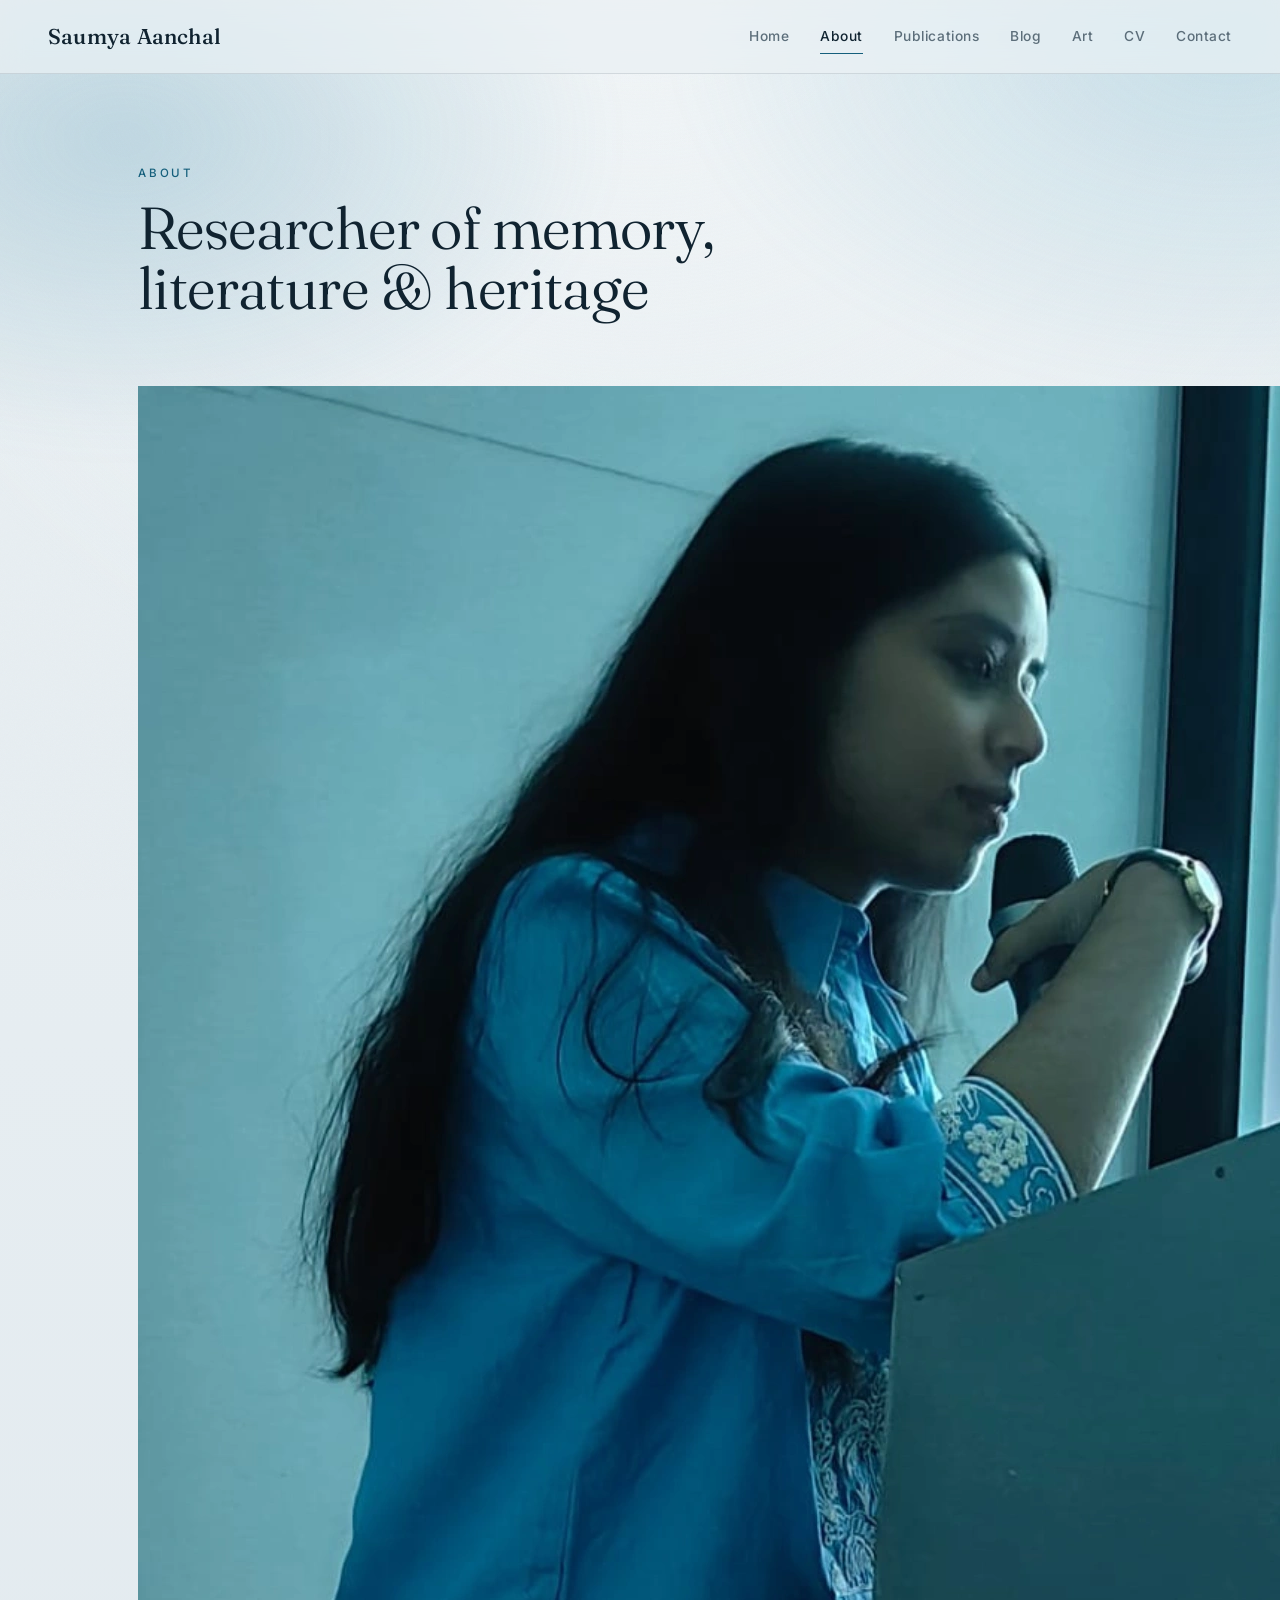
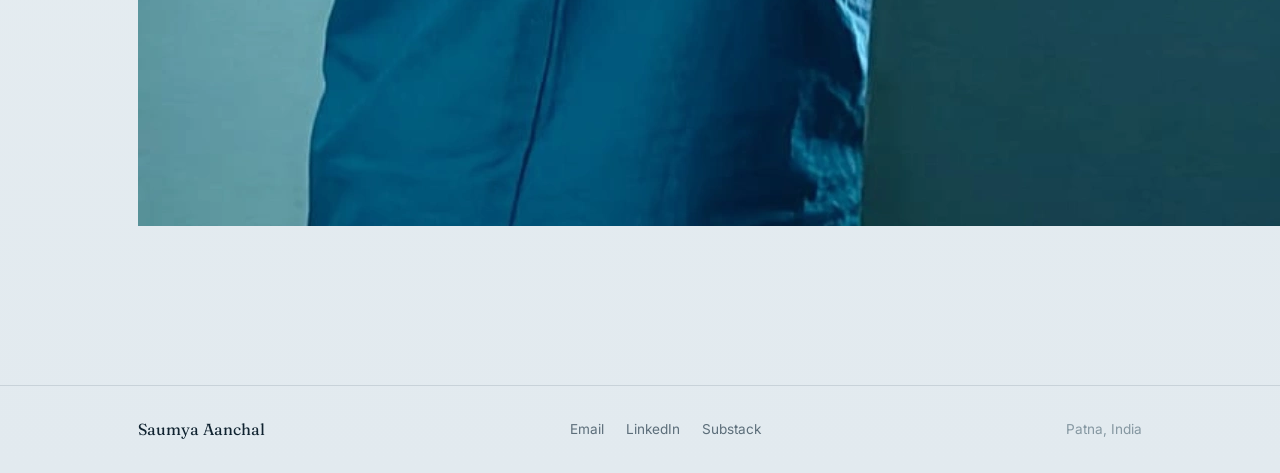
==== about.html @ 98ac23ac "Update about.html" ====
<!DOCTYPE html>
<html lang="en">
<head>
<meta charset="UTF-8">
<meta name="viewport" content="width=device-width, initial-scale=1.0">
<title>About — Saumya Aanchal</title>
<link rel="preconnect" href="https://fonts.googleapis.com">
<link rel="preconnect" href="https://fonts.gstatic.com" crossorigin>
<link href="https://fonts.googleapis.com/css2?family=Fraunces:ital,opsz,wght@0,9..144,300..600;1,9..144,300..500&family=Inter:wght@300;400;500;600&display=swap" rel="stylesheet">
<script>document.documentElement.classList.add("js");addEventListener("load",function(){setTimeout(function(){if(!window.__rev){document.querySelectorAll(".reveal").forEach(function(e){e.classList.add("in");});}},1600);});</script>
<link rel="stylesheet" href="styles.css">
</head>
<body>
<div class="tide" aria-hidden="true"></div>
<div class="grain" aria-hidden="true"></div>

<header class="nav">
    <a class="brand" href="index.html">Saumya Aanchal</a>
    <button class="nav-toggle" aria-label="Menu" aria-expanded="false"><span></span><span></span><span></span></button>
    <nav class="nav-links">
        <a href="index.html">Home</a>
        <a href="about.html" class="active">About</a>
        <a href="publications.html">Publications</a>
        <a href="blog.html">Blog</a>
        <a href="art.html">Art</a>
        <a href="cv.html">CV</a>
        <a href="contact.html">Contact</a>
    </nav>
</header>

<main class="page">
    <div class="page-head reveal">
        <p class="eyebrow">About</p>
        <h1>Researcher of memory,<br>literature &amp; heritage</h1>
    </div>

    <div class="about-grid">
        <!-- Replace the placeholder below with: <img class="portrait" src="portrait.jpg" alt="Saumya Aanchal"> -->
        <div class="portrait reveal">
            <img
                class="portrait-img"
                src="images/portrait.jpg"
                alt="Saumya Aanchal">
        </div>

        <div class="about-body reveal d1">
            <p>Saumya Aanchal is a researcher, writer, and editor based in Patna, India. Her work spans English literary studies, cultural history, and democratic discourse, with a consistent thread of archival and field research into the heritage of Bihar and eastern India.</p>

            <p>She is Assistant Editor at <em>The Review of Democracy</em>, published by the Central European University's Democracy Institute, where she organizes scholarly book panels, produces academic podcasts, and writes on memory politics and populism in contemporary India.</p>

            <p>Alongside this editorial work, she has authored a book on Patna Kalam painting and edited a multidisciplinary volume on Chhath Puja, both for the Indian National Trust for Art and Cultural Heritage (INTACH). Her research also extends to the documentation of the Kaithi script, the historical writing system of Bihar and eastern Uttar Pradesh.</p>

            <p>She holds an M.A. in English Literature from Patna University and qualified in UGC NET (2026) and GATE (2025) in English. She is also a trained classical vocalist, holding a Junior Diploma in Indian Classical Music.</p>
        </div>
    </div>
</main>

<footer class="foot">
    <div class="foot-in">
        <span class="display-name">Saumya Aanchal</span>
        <span class="foot-links">
            <a href="mailto:saumyaaanchal7@gmail.com">Email</a>
            <a href="https://www.linkedin.com/in/saumya-aanchal-7b79551a4/">LinkedIn</a>
            <a href="https://saumyaaanchal.substack.com">Substack</a>
        </span>
        <span class="foot-note">Patna, India</span>
    </div>
</footer>

<script src="main.js" defer></script>
</body>
</html>
---- styles.css ----
/* =========================================================
   Saumya Aanchal — shared design system
   Light premium editorial · sea-blue · "memory of water"
   ========================================================= */

:root{
    --bg:#eaf0f3;
    --bg-2:#e2eaef;
    --surface:#ffffff;

    --ink:#102330;
    --ink-soft:#2b3d49;
    --muted:#5c6e7a;
    --faint:#8597a1;

    --line:rgba(16,40,56,.12);
    --line-strong:rgba(16,40,56,.20);

    --sea:#155f7c;
    --sea-deep:#0b3c52;
    --sea-bright:#2a90b6;
    --sea-wash:rgba(33,124,160,.12);

    --shadow-sm:0 1px 2px rgba(11,40,55,.05), 0 6px 18px rgba(11,40,55,.05);
    --shadow:0 2px 6px rgba(11,40,55,.06), 0 18px 50px rgba(11,40,55,.09);

    --ease:cubic-bezier(.22,.8,.18,1);
    --maxw:1100px;
    --read:680px;
    --nav-h:74px;
}

*{ margin:0; padding:0; box-sizing:border-box; }
html{ -webkit-text-size-adjust:100%; scroll-behavior:smooth; }

body{
    min-height:100svh;
    background:
        radial-gradient(120% 80% at 50% -10%, #f2f6f8, transparent 60%),
        linear-gradient(180deg, var(--bg) 0%, var(--bg-2) 100%);
    color:var(--ink-soft);
    font-family:"Inter", system-ui, sans-serif;
    font-size:17px;
    line-height:1.7;
    -webkit-font-smoothing:antialiased;
    text-rendering:optimizeLegibility;
    overflow-x:hidden;
}

/* ---- ambient water light (signature) ---- */
.tide{
    position:fixed; inset:-22%; z-index:-2; pointer-events:none;
    background:
        radial-gradient(38% 34% at 22% 26%, var(--sea-wash), transparent 70%),
        radial-gradient(42% 38% at 82% 18%, rgba(42,144,182,.10), transparent 72%),
        radial-gradient(48% 44% at 68% 88%, rgba(11,60,82,.08), transparent 72%);
    filter:blur(22px);
    transform:translate3d(var(--px,0px), var(--py,0px), 0);
    will-change:transform;
}
.tide::before{
    content:""; position:absolute; inset:0; background:inherit;
    animation:tide 32s var(--ease) infinite alternate;
}
@keyframes tide{
    from{ transform:translate(-2.5%,-1.5%) scale(1); opacity:.9; }
    to{ transform:translate(2.5%,2.5%) scale(1.1); opacity:1; }
}
.grain{
    position:fixed; inset:0; z-index:-1; pointer-events:none; opacity:.025;
    background-image:url("data:image/svg+xml,%3Csvg xmlns='http://www.w3.org/2000/svg' width='180' height='180'%3E%3Cfilter id='n'%3E%3CfeTurbulence type='fractalNoise' baseFrequency='0.9' numOctaves='3' stitchTiles='stitch'/%3E%3C/filter%3E%3Crect width='100%25' height='100%25' filter='url(%23n)'/%3E%3C/svg%3E");
}

/* ---- typography helpers ---- */
.eyebrow{
    font-size:.72rem; font-weight:500; letter-spacing:.24em;
    text-transform:uppercase; color:var(--sea);
}
.display{ font-family:"Fraunces", Georgia, serif; font-optical-sizing:auto; }

a{ color:var(--sea); text-decoration:none; }

/* =========================================================
   NAV
   ========================================================= */
.nav{
    position:sticky; top:0; z-index:50;
    display:flex; align-items:center; justify-content:space-between;
    height:var(--nav-h); padding:0 clamp(20px,5vw,48px);
    background:rgba(234,240,243,.72);
    backdrop-filter:saturate(140%) blur(14px);
    -webkit-backdrop-filter:saturate(140%) blur(14px);
    border-bottom:1px solid var(--line);
}
.brand{
    font-family:"Fraunces", serif; font-optical-sizing:auto;
    font-size:1.34rem; font-weight:500; letter-spacing:.01em; color:var(--ink);
    transition:color .4s var(--ease);
}
.brand:hover{ color:var(--sea); }

.nav-links{ display:flex; align-items:center; gap:clamp(18px,2.4vw,36px); }
.nav-links a{
    position:relative; font-size:.86rem; font-weight:500; letter-spacing:.04em;
    color:var(--muted); padding:6px 0; transition:color .35s var(--ease);
}
.nav-links a::after{
    content:""; position:absolute; left:0; bottom:0; height:1.5px; width:100%;
    background:var(--sea); transform:scaleX(0); transform-origin:left;
    transition:transform .4s var(--ease);
}
.nav-links a:hover{ color:var(--ink); }
.nav-links a:hover::after{ transform:scaleX(1); }
.nav-links a.active{ color:var(--ink); }
.nav-links a.active::after{ transform:scaleX(1); background:var(--sea); }

.nav-toggle{
    display:none; width:42px; height:42px; border:1px solid var(--line-strong);
    border-radius:999px; background:transparent; cursor:pointer;
    flex-direction:column; align-items:center; justify-content:center; gap:5px;
}
.nav-toggle span{ width:16px; height:1.5px; background:var(--ink); transition:.35s var(--ease); }
.nav-toggle[aria-expanded="true"] span:nth-child(1){ transform:translateY(6.5px) rotate(45deg); }
.nav-toggle[aria-expanded="true"] span:nth-child(2){ opacity:0; }
.nav-toggle[aria-expanded="true"] span:nth-child(3){ transform:translateY(-6.5px) rotate(-45deg); }

@media (max-width:780px){
    .nav-toggle{ display:flex; }
    .nav-links{
        position:fixed; inset:var(--nav-h) 0 auto 0;
        flex-direction:column; align-items:flex-start; gap:0;
        background:rgba(238,243,246,.96);
        backdrop-filter:blur(16px); -webkit-backdrop-filter:blur(16px);
        border-bottom:1px solid var(--line);
        padding:8px clamp(20px,5vw,48px) 20px;
        clip-path:inset(0 0 100% 0); opacity:0; pointer-events:none;
        transition:clip-path .5s var(--ease), opacity .4s var(--ease);
    }
    .nav-links.open{ clip-path:inset(0 0 0 0); opacity:1; pointer-events:auto; }
    .nav-links a{ width:100%; padding:14px 0; border-bottom:1px solid var(--line); font-size:1rem; }
    .nav-links a:last-child{ border-bottom:0; }
    .nav-links a::after{ display:none; }
}

/* =========================================================
   LAYOUT
   ========================================================= */
.page{
    max-width:var(--maxw); margin:0 auto;
    padding:clamp(48px,8vw,90px) clamp(20px,5vw,48px) 40px;
}
.page-head{ margin-bottom:clamp(40px,6vw,68px); }
.page-head h1{
    font-family:"Fraunces", serif; font-optical-sizing:auto;
    font-weight:340; font-size:clamp(2.4rem,6vw,3.7rem);
    line-height:1.02; letter-spacing:-.01em; color:var(--ink); margin-top:14px;
}
.page-head .lead{
    max-width:var(--read); margin-top:18px; color:var(--muted); font-size:1.05rem;
}
.rule{ height:1px; background:var(--line); border:0; margin:0 0 clamp(28px,4vw,44px); }

/* =========================================================
   BUTTONS
   ========================================================= */
.btn, .btn-ghost{
    display:inline-flex; align-items:center; gap:10px;
    font-family:"Inter",sans-serif; font-size:.84rem; font-weight:500; letter-spacing:.06em;
    text-transform:uppercase; padding:14px 26px; border-radius:999px;
    transition:transform .4s var(--ease), box-shadow .4s var(--ease), background .4s var(--ease), color .4s var(--ease), border-color .4s var(--ease);
    cursor:pointer;
}
.btn{ background:var(--sea); color:#fff; border:1px solid var(--sea); box-shadow:var(--shadow-sm); }
.btn:hover{ background:var(--sea-deep); border-color:var(--sea-deep); transform:translateY(-2px); box-shadow:var(--shadow); }
.btn-ghost{ background:transparent; color:var(--sea); border:1px solid var(--line-strong); }
.btn-ghost:hover{ border-color:var(--sea); color:var(--sea-deep); transform:translateY(-2px); }

/* =========================================================
   HOME / HERO
   ========================================================= */
.hero{
    min-height:calc(100svh - var(--nav-h));
    display:flex; align-items:center; justify-content:center;
    padding:clamp(40px,8vh,90px) clamp(20px,5vw,48px); text-align:center;
}
.hero-in{ max-width:760px; }
.hero h1{
    font-family:"Fraunces", serif; font-optical-sizing:auto;
    font-weight:360; font-size:clamp(3rem,9vw,6.2rem); line-height:.98;
    letter-spacing:-.015em; color:var(--ink);
}
@supports ((-webkit-background-clip:text) or (background-clip:text)){
    .hero h1{
        background:linear-gradient(180deg, var(--ink) 0%, var(--sea-deep) 70%, var(--sea) 100%);
        -webkit-background-clip:text; background-clip:text;
        color:transparent; -webkit-text-fill-color:transparent;
    }
}
.hero .roles{
    margin-top:24px; font-family:"Fraunces",serif; font-style:italic; font-weight:340;
    font-size:clamp(1.2rem,3vw,1.7rem); color:var(--sea);
}
.hero .tagline{
    margin:22px auto 0; max-width:30ch; color:var(--muted); font-size:1.02rem; line-height:1.7;
}
.hero .cta{ margin-top:42px; display:flex; gap:16px; justify-content:center; flex-wrap:wrap; }

/* =========================================================
   ABOUT
   ========================================================= */
.about-grid{
    display:grid; grid-template-columns:300px 1fr; gap:clamp(32px,5vw,64px);
    align-items:start;
}
.portrait{ position:sticky; top:calc(var(--nav-h) + 32px); }
.about-body p{ max-width:var(--read); margin-bottom:1.25em; color:var(--ink-soft); }
.about-body p:last-child{ margin-bottom:0; }
.about-body .accent{ color:var(--sea); font-style:italic; font-family:"Fraunces",serif; }
@media (max-width:760px){
    .about-grid{ grid-template-columns:1fr; gap:28px; }
    .portrait{ position:static; max-width:280px; }
}

/* image placeholder */
.ph{
    position:relative; border-radius:14px; overflow:hidden;
    background:
        linear-gradient(135deg, rgba(42,144,182,.16), rgba(11,60,82,.10)),
        var(--surface);
    border:1px solid var(--line); box-shadow:var(--shadow-sm);
    display:flex; align-items:center; justify-content:center;
}
.ph::after{
    content:attr(data-label); position:absolute;
    font-family:"Inter",sans-serif; font-size:.7rem; letter-spacing:.18em;
    text-transform:uppercase; color:var(--sea);
}
.ph.portrait-ph{ aspect-ratio:4/5; }
.ph.cover-ph{ aspect-ratio:3/4.2; }
.ph.art-ph{ aspect-ratio:4/3; }

/* =========================================================
   PUBLICATIONS — tabs + entries
   ========================================================= */
.tabs{
    display:flex; flex-wrap:wrap; gap:6px; margin-bottom:clamp(30px,4vw,46px);
    border-bottom:1px solid var(--line); padding-bottom:0;
}
.tab{
    position:relative; background:transparent; border:0; cursor:pointer;
    font-family:"Inter",sans-serif; font-size:.82rem; font-weight:500; letter-spacing:.05em;
    color:var(--muted); padding:12px 16px 16px; transition:color .35s var(--ease);
}
.tab::after{
    content:""; position:absolute; left:16px; right:16px; bottom:-1px; height:2px;
    background:var(--sea); transform:scaleX(0); transform-origin:center;
    transition:transform .4s var(--ease);
}
.tab:hover{ color:var(--ink); }
.tab.active{ color:var(--ink); }
.tab.active::after{ transform:scaleX(1); }

.panel{ display:none; animation:fadeUp .5s var(--ease) both; }
.panel.active{ display:block; }
@keyframes fadeUp{ from{ opacity:0; transform:translateY(10px); } to{ opacity:1; transform:none; } }

/* generic entry list */
.entry{
    display:grid; grid-template-columns:auto 1fr; gap:clamp(16px,3vw,30px);
    padding:26px 0; border-bottom:1px solid var(--line);
}
.entry:last-child{ border-bottom:0; }
.entry .idx{
    font-family:"Fraunces",serif; font-style:italic; font-size:1.05rem;
    color:var(--sea); padding-top:2px; min-width:2.2ch;
}
.entry h3{
    font-family:"Fraunces",serif; font-optical-sizing:auto; font-weight:420;
    font-size:1.32rem; line-height:1.25; color:var(--ink); letter-spacing:-.005em;
}
.entry .meta{ margin-top:8px; color:var(--muted); font-size:.95rem; }
.entry .meta em{ font-style:italic; }
.entry .role-tag{
    display:inline-block; margin-bottom:8px; font-size:.68rem; letter-spacing:.16em;
    text-transform:uppercase; color:var(--sea);
    border:1px solid var(--line-strong); border-radius:999px; padding:3px 10px;
}
.entry p.desc{ margin-top:12px; color:var(--ink-soft); max-width:62ch; }
.entry .ext{
    display:inline-flex; align-items:center; gap:7px; margin-top:14px;
    font-size:.86rem; font-weight:500; color:var(--sea);
}
.entry .ext:hover{ color:var(--sea-deep); }
.entry .ext span{ transition:transform .35s var(--ease); }
.entry .ext:hover span{ transform:translateX(3px); }

/* see-more inline expand */
.see-more{
    margin-top:14px; background:none; border:0; cursor:pointer; padding:0;
    font-family:"Inter",sans-serif; font-size:.84rem; font-weight:500; letter-spacing:.04em;
    color:var(--sea); display:inline-flex; align-items:center; gap:8px;
}
.see-more .chev{ transition:transform .4s var(--ease); display:inline-block; }
.entry.open .see-more .chev{ transform:rotate(90deg); }
.more{
    display:grid; grid-template-rows:0fr;
    transition:grid-template-rows .5s var(--ease), opacity .45s var(--ease), margin .5s var(--ease);
    opacity:0; margin-top:0;
}
.more>div{ overflow:hidden; }
.entry.open .more{ grid-template-rows:1fr; opacity:1; margin-top:16px; }
.more h4{
    font-size:.72rem; letter-spacing:.2em; text-transform:uppercase;
    color:var(--sea); margin-bottom:8px; font-weight:600;
}
.more p{ color:var(--ink-soft); max-width:64ch; }
.more .full-meta{ margin-top:14px; color:var(--muted); font-size:.92rem; }

/* books grid */
.books{ display:grid; grid-template-columns:repeat(auto-fill, minmax(280px,1fr)); gap:clamp(28px,4vw,44px); }
.book{ display:grid; grid-template-columns:120px 1fr; gap:24px; align-items:start; }
.book .cover-ph{ width:120px; }
.book h3{
    font-family:"Fraunces",serif; font-optical-sizing:auto; font-weight:420;
    font-size:1.3rem; line-height:1.25; color:var(--ink);
}
.book .role-tag{
    display:inline-block; margin-bottom:10px; font-size:.66rem; letter-spacing:.16em;
    text-transform:uppercase; color:var(--sea);
    border:1px solid var(--line-strong); border-radius:999px; padding:3px 10px;
}
.book .meta{ margin-top:8px; color:var(--muted); font-size:.92rem; }
.book p.desc{ margin-top:12px; color:var(--ink-soft); font-size:.97rem; }
@media (max-width:520px){ .book{ grid-template-columns:96px 1fr; gap:18px; } .book .cover-ph{ width:96px; } }

/* =========================================================
   ART
   ========================================================= */
.art-grid{ display:grid; grid-template-columns:repeat(auto-fit, minmax(300px,1fr)); gap:clamp(28px,4vw,48px); }
.art-piece h3{
    font-family:"Fraunces",serif; font-optical-sizing:auto; font-weight:420;
    font-size:1.22rem; color:var(--ink); margin-top:18px;
}
.art-piece .meta{ margin-top:6px; color:var(--muted); font-size:.92rem; }
.art-piece p{ margin-top:10px; color:var(--ink-soft); font-size:.97rem; }
.note{ margin-top:clamp(36px,5vw,56px); color:var(--faint); font-style:italic; font-family:"Fraunces",serif; }

/* =========================================================
   BLOG
   ========================================================= */
.blog-list{ display:grid; gap:4px; }
.post{
    display:block; padding:24px 0; border-bottom:1px solid var(--line);
    transition:padding-left .4s var(--ease);
}
.post:hover{ padding-left:10px; }
.post .date{ font-size:.78rem; letter-spacing:.12em; text-transform:uppercase; color:var(--sea); }
.post h3{
    font-family:"Fraunces",serif; font-optical-sizing:auto; font-weight:420;
    font-size:1.3rem; color:var(--ink); margin-top:8px;
}
.post p{ margin-top:8px; color:var(--muted); font-size:.96rem; max-width:64ch; }

/* =========================================================
   CV
   ========================================================= */
.cv-card{
    background:var(--surface); border:1px solid var(--line); border-radius:18px;
    padding:clamp(28px,5vw,48px); box-shadow:var(--shadow); max-width:var(--read);
}
.cv-card h2{ font-family:"Fraunces",serif; font-weight:420; font-size:1.5rem; color:var(--ink); }
.cv-card p{ margin-top:12px; color:var(--muted); }
.cv-card .btn{ margin-top:24px; }
.cv-summary{ margin-top:clamp(40px,6vw,64px); display:grid; gap:30px; max-width:var(--read); }
.cv-block h3{ font-size:.72rem; letter-spacing:.2em; text-transform:uppercase; color:var(--sea); margin-bottom:14px; }
.cv-item{ display:flex; justify-content:space-between; gap:20px; padding:10px 0; border-bottom:1px solid var(--line); }
.cv-item:last-child{ border-bottom:0; }
.cv-item .what{ color:var(--ink); }
.cv-item .what span{ display:block; color:var(--muted); font-size:.9rem; }
.cv-item .when{ color:var(--faint); font-size:.86rem; white-space:nowrap; padding-top:2px; }

/* =========================================================
   CONTACT
   ========================================================= */
.contact-list{ max-width:var(--read); }
.contact-row{
    display:flex; justify-content:space-between; align-items:baseline; gap:20px;
    padding:22px 0; border-bottom:1px solid var(--line);
}
.contact-row .label{ font-size:.72rem; letter-spacing:.2em; text-transform:uppercase; color:var(--sea); }
.contact-row a, .contact-row span.value{
    font-family:"Fraunces",serif; font-size:1.2rem; color:var(--ink);
    position:relative;
}
.contact-row a{ transition:color .35s var(--ease); }
.contact-row a:hover{ color:var(--sea); }

/* =========================================================
   FOOTER
   ========================================================= */
.foot{ border-top:1px solid var(--line); margin-top:clamp(60px,9vw,110px); }
.foot-in{
    max-width:var(--maxw); margin:0 auto; padding:30px clamp(20px,5vw,48px);
    display:flex; flex-wrap:wrap; gap:16px 28px; align-items:center; justify-content:space-between;
    font-size:.85rem; color:var(--muted);
}
.foot-in .display-name{ font-family:"Fraunces",serif; font-size:1rem; color:var(--ink); }
.foot-links{ display:flex; gap:22px; }
.foot-links a{ color:var(--muted); transition:color .35s var(--ease); }
.foot-links a:hover{ color:var(--sea); }
.foot-note{ color:var(--faint); }

/* =========================================================
   REVEAL + MOTION
   ========================================================= */
.reveal{ opacity:1; transform:none; }
.js .reveal{ opacity:0; transform:translateY(22px); transition:opacity 1s var(--ease), transform 1s var(--ease); }
.reveal.in{ opacity:1; transform:none; }
.reveal.d1{ transition-delay:.08s; }
.reveal.d2{ transition-delay:.16s; }
.reveal.d3{ transition-delay:.24s; }
.reveal.d4{ transition-delay:.32s; }

@media (prefers-reduced-motion: reduce){
    html{ scroll-behavior:auto; }
    .tide,.tide::before{ animation:none !important; transform:none !important; }
    .reveal{ opacity:1 !important; transform:none !important; transition:none !important; }
    .panel{ animation:none !important; }
    *{ scroll-behavior:auto !important; }
}
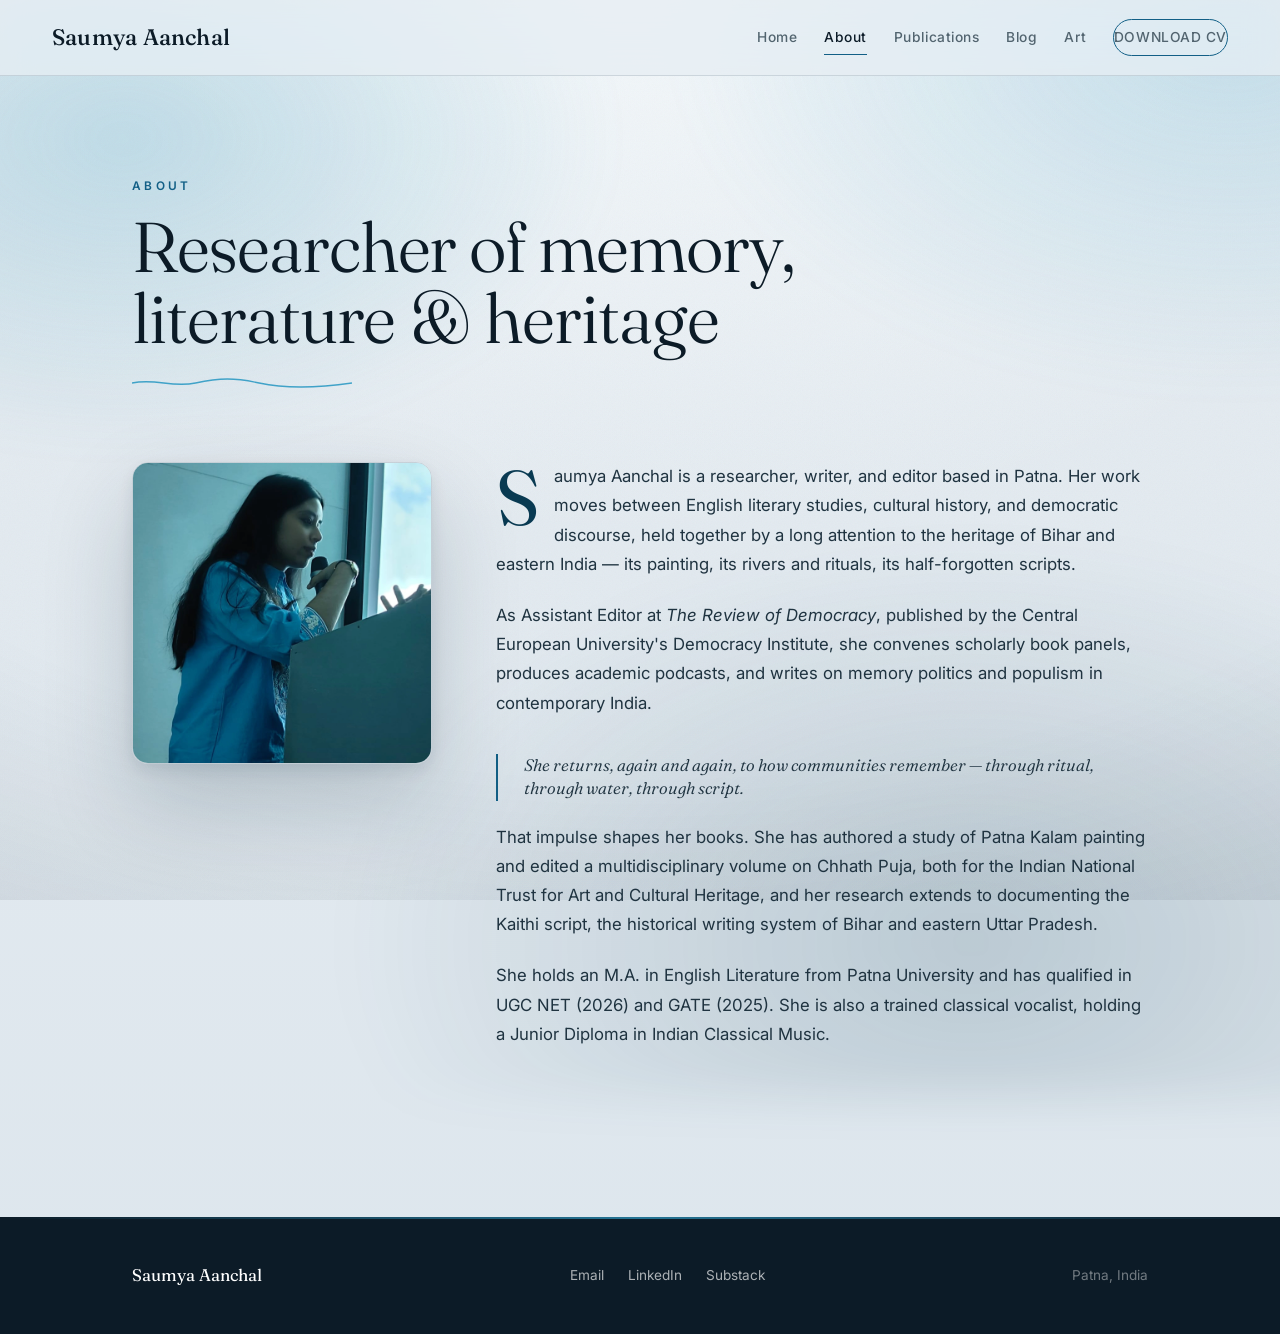
==== commit 51bea1cd: "Add files via upload" ====
--- a/about.html
+++ b/about.html
@@ -23,8 +23,7 @@
         <a href="publications.html">Publications</a>
         <a href="blog.html">Blog</a>
         <a href="art.html">Art</a>
-        <a href="cv.html">CV</a>
-        <a href="contact.html">Contact</a>
+        <a href="Saumya-Aanchal-CV.pdf" class="nav-cta" download>Download CV</a>
     </nav>
 </header>
 
@@ -32,25 +31,24 @@
     <div class="page-head reveal">
         <p class="eyebrow">About</p>
         <h1>Researcher of memory,<br>literature &amp; heritage</h1>
+        <svg class="riverline" viewBox="0 0 360 16" preserveAspectRatio="none" aria-hidden="true"><path d="M0,8 C40,2 64,14 104,8 S168,2 208,8 S300,14 360,8" fill="none" stroke="currentColor" stroke-width="1.4" vector-effect="non-scaling-stroke"/></svg>
     </div>
 
     <div class="about-grid">
-        <!-- Replace the placeholder below with: <img class="portrait" src="portrait.jpg" alt="Saumya Aanchal"> -->
         <div class="portrait reveal">
-            <img
-                class="portrait-img"
-                src="images/portrait.jpg"
-                alt="Saumya Aanchal">
+            <img class="portrait-img" src="images/portrait.jpg" alt="Saumya Aanchal">
         </div>
 
         <div class="about-body reveal d1">
-            <p>Saumya Aanchal is a researcher, writer, and editor based in Patna, India. Her work spans English literary studies, cultural history, and democratic discourse, with a consistent thread of archival and field research into the heritage of Bihar and eastern India.</p>
+            <p>Saumya Aanchal is a researcher, writer, and editor based in Patna. Her work moves between English literary studies, cultural history, and democratic discourse, held together by a long attention to the heritage of Bihar and eastern India &mdash; its painting, its rivers and rituals, its half-forgotten scripts.</p>
 
-            <p>She is Assistant Editor at <em>The Review of Democracy</em>, published by the Central European University's Democracy Institute, where she organizes scholarly book panels, produces academic podcasts, and writes on memory politics and populism in contemporary India.</p>
+            <p>As Assistant Editor at <em>The Review of Democracy</em>, published by the Central European University's Democracy Institute, she convenes scholarly book panels, produces academic podcasts, and writes on memory politics and populism in contemporary India.</p>
 
-            <p>Alongside this editorial work, she has authored a book on Patna Kalam painting and edited a multidisciplinary volume on Chhath Puja, both for the Indian National Trust for Art and Cultural Heritage (INTACH). Her research also extends to the documentation of the Kaithi script, the historical writing system of Bihar and eastern Uttar Pradesh.</p>
+            <p class="pull">She returns, again and again, to how communities remember &mdash; through ritual, through water, through script.</p>
 
-            <p>She holds an M.A. in English Literature from Patna University and qualified in UGC NET (2026) and GATE (2025) in English. She is also a trained classical vocalist, holding a Junior Diploma in Indian Classical Music.</p>
+            <p>That impulse shapes her books. She has authored a study of Patna Kalam painting and edited a multidisciplinary volume on Chhath Puja, both for the Indian National Trust for Art and Cultural Heritage, and her research extends to documenting the Kaithi script, the historical writing system of Bihar and eastern Uttar Pradesh.</p>
+
+            <p>She holds an M.A. in English Literature from Patna University and has qualified in UGC NET (2026) and GATE (2025). She is also a trained classical vocalist, holding a Junior Diploma in Indian Classical Music.</p>
         </div>
     </div>
 </main>
@@ -60,8 +58,8 @@
         <span class="display-name">Saumya Aanchal</span>
         <span class="foot-links">
             <a href="mailto:saumyaaanchal7@gmail.com">Email</a>
-            <a href="https://www.linkedin.com/in/saumya-aanchal-7b79551a4/">LinkedIn</a>
-            <a href="https://saumyaaanchal.substack.com">Substack</a>
+            <a href="https://www.linkedin.com/in/saumya-aanchal-7b79551a4/" target="_blank" rel="noopener">LinkedIn</a>
+            <a href="https://saumyaaanchal.substack.com" target="_blank" rel="noopener">Substack</a>
         </span>
         <span class="foot-note">Patna, India</span>
     </div>
--- a/styles.css
+++ b/styles.css
@@ -1,33 +1,36 @@
 /* =========================================================
-   Saumya Aanchal — shared design system
-   Light premium editorial · sea-blue · "memory of water"
+   Saumya Aanchal — design system (rich edition)
+   Premium blue · editorial · researcher / journal / gallery
    ========================================================= */
 
 :root{
-    --bg:#eaf0f3;
-    --bg-2:#e2eaef;
+    --bg:#e7edf2;
+    --bg-2:#dde6ed;
     --surface:#ffffff;
-
-    --ink:#102330;
-    --ink-soft:#2b3d49;
-    --muted:#5c6e7a;
-    --faint:#8597a1;
-
-    --line:rgba(16,40,56,.12);
-    --line-strong:rgba(16,40,56,.20);
-
-    --sea:#155f7c;
-    --sea-deep:#0b3c52;
-    --sea-bright:#2a90b6;
-    --sea-wash:rgba(33,124,160,.12);
-
-    --shadow-sm:0 1px 2px rgba(11,40,55,.05), 0 6px 18px rgba(11,40,55,.05);
-    --shadow:0 2px 6px rgba(11,40,55,.06), 0 18px 50px rgba(11,40,55,.09);
+    --surface-blue:#eef4fa;
+
+    --ink:#0c1b27;
+    --ink-soft:#1f3340;
+    --muted:#52646f;
+    --faint:#8294a0;
+
+    --line:rgba(12,38,55,.13);
+    --line-strong:rgba(12,38,55,.22);
+
+    --sea:#125f86;
+    --sea-deep:#093a52;
+    --sea-bright:#2f9bc4;
+    --sea-wash:rgba(38,148,184,.12);
+    --gold:#b98a44; /* warm secondary used sparingly for richness */
+
+    --shadow-sm:0 1px 2px rgba(9,38,55,.06), 0 8px 22px rgba(9,38,55,.07);
+    --shadow:0 2px 10px rgba(9,38,55,.08), 0 26px 60px rgba(9,38,55,.13);
+    --shadow-lg:0 6px 16px rgba(9,38,55,.10), 0 40px 90px rgba(9,38,55,.20);
 
     --ease:cubic-bezier(.22,.8,.18,1);
-    --maxw:1100px;
-    --read:680px;
-    --nav-h:74px;
+    --maxw:1120px;
+    --read:660px;
+    --nav-h:76px;
 }
 
 *{ margin:0; padding:0; box-sizing:border-box; }
@@ -36,49 +39,48 @@
 body{
     min-height:100svh;
     background:
-        radial-gradient(120% 80% at 50% -10%, #f2f6f8, transparent 60%),
+        radial-gradient(130% 90% at 50% -12%, #f6fafc, transparent 58%),
         linear-gradient(180deg, var(--bg) 0%, var(--bg-2) 100%);
     color:var(--ink-soft);
     font-family:"Inter", system-ui, sans-serif;
-    font-size:17px;
-    line-height:1.7;
-    -webkit-font-smoothing:antialiased;
-    text-rendering:optimizeLegibility;
+    font-size:17px; line-height:1.74;
+    -webkit-font-smoothing:antialiased; text-rendering:optimizeLegibility;
     overflow-x:hidden;
 }
-
-/* ---- ambient water light (signature) ---- */
+/* depth: soft edge vignette */
+body::after{
+    content:""; position:fixed; inset:0; z-index:-1; pointer-events:none;
+    background:radial-gradient(125% 100% at 50% 28%, transparent 58%, rgba(9,30,46,.12) 100%);
+}
+img{ display:block; max-width:100%; }
+
+/* ambient water light */
 .tide{
     position:fixed; inset:-22%; z-index:-2; pointer-events:none;
     background:
         radial-gradient(38% 34% at 22% 26%, var(--sea-wash), transparent 70%),
-        radial-gradient(42% 38% at 82% 18%, rgba(42,144,182,.10), transparent 72%),
-        radial-gradient(48% 44% at 68% 88%, rgba(11,60,82,.08), transparent 72%);
+        radial-gradient(42% 38% at 82% 18%, rgba(47,155,196,.11), transparent 72%),
+        radial-gradient(48% 44% at 68% 88%, rgba(9,58,82,.09), transparent 72%);
     filter:blur(22px);
-    transform:translate3d(var(--px,0px), var(--py,0px), 0);
-    will-change:transform;
-}
-.tide::before{
-    content:""; position:absolute; inset:0; background:inherit;
-    animation:tide 32s var(--ease) infinite alternate;
-}
-@keyframes tide{
-    from{ transform:translate(-2.5%,-1.5%) scale(1); opacity:.9; }
-    to{ transform:translate(2.5%,2.5%) scale(1.1); opacity:1; }
-}
+    transform:translate3d(var(--px,0px), var(--py,0px), 0); will-change:transform;
+}
+.tide::before{ content:""; position:absolute; inset:0; background:inherit; animation:tide 34s var(--ease) infinite alternate; }
+@keyframes tide{ from{ transform:translate(-2.5%,-1.5%) scale(1); opacity:.9; } to{ transform:translate(2.5%,2.5%) scale(1.1); opacity:1; } }
 .grain{
-    position:fixed; inset:0; z-index:-1; pointer-events:none; opacity:.025;
-    background-image:url("data:image/svg+xml,%3Csvg xmlns='http://www.w3.org/2000/svg' width='180' height='180'%3E%3Cfilter id='n'%3E%3CfeTurbulence type='fractalNoise' baseFrequency='0.9' numOctaves='3' stitchTiles='stitch'/%3E%3C/filter%3E%3Crect width='100%25' height='100%25' filter='url(%23n)'/%3E%3C/svg%3E");
-}
-
-/* ---- typography helpers ---- */
-.eyebrow{
-    font-size:.72rem; font-weight:500; letter-spacing:.24em;
-    text-transform:uppercase; color:var(--sea);
-}
+    position:fixed; inset:0; z-index:-1; pointer-events:none; opacity:.04;
+    background-image:url("data:image/svg+xml,%3Csvg xmlns='http://www.w3.org/2000/svg' width='200' height='200'%3E%3Cfilter id='n'%3E%3CfeTurbulence type='fractalNoise' baseFrequency='0.85' numOctaves='3' stitchTiles='stitch'/%3E%3C/filter%3E%3Crect width='100%25' height='100%25' filter='url(%23n)'/%3E%3C/svg%3E");
+}
+
+/* helpers */
+.eyebrow{ font-size:.74rem; font-weight:600; letter-spacing:.28em; text-transform:uppercase; color:var(--sea); }
 .display{ font-family:"Fraunces", Georgia, serif; font-optical-sizing:auto; }
-
 a{ color:var(--sea); text-decoration:none; }
+
+/* river-line signature */
+.riverline{ display:block; width:clamp(120px,22vw,220px); height:14px; color:var(--sea-bright); margin-top:22px; opacity:.9; }
+.riverline.center{ margin-left:auto; margin-right:auto; }
+.riverline path{ stroke-dasharray:420; stroke-dashoffset:420; animation:draw-river 1.8s var(--ease) .3s forwards; }
+@keyframes draw-river{ to{ stroke-dashoffset:0; } }
 
 /* =========================================================
    NAV
@@ -86,89 +88,67 @@
 .nav{
     position:sticky; top:0; z-index:50;
     display:flex; align-items:center; justify-content:space-between;
-    height:var(--nav-h); padding:0 clamp(20px,5vw,48px);
-    background:rgba(234,240,243,.72);
-    backdrop-filter:saturate(140%) blur(14px);
-    -webkit-backdrop-filter:saturate(140%) blur(14px);
+    height:var(--nav-h); padding:0 clamp(20px,5vw,52px);
+    background:rgba(231,237,242,.78);
+    backdrop-filter:saturate(150%) blur(16px); -webkit-backdrop-filter:saturate(150%) blur(16px);
     border-bottom:1px solid var(--line);
 }
-.brand{
-    font-family:"Fraunces", serif; font-optical-sizing:auto;
-    font-size:1.34rem; font-weight:500; letter-spacing:.01em; color:var(--ink);
-    transition:color .4s var(--ease);
-}
+.brand{ font-family:"Fraunces",serif; font-optical-sizing:auto; font-size:1.4rem; font-weight:500; letter-spacing:.01em; color:var(--ink); transition:color .4s var(--ease); }
 .brand:hover{ color:var(--sea); }
-
-.nav-links{ display:flex; align-items:center; gap:clamp(18px,2.4vw,36px); }
-.nav-links a{
-    position:relative; font-size:.86rem; font-weight:500; letter-spacing:.04em;
-    color:var(--muted); padding:6px 0; transition:color .35s var(--ease);
-}
-.nav-links a::after{
-    content:""; position:absolute; left:0; bottom:0; height:1.5px; width:100%;
-    background:var(--sea); transform:scaleX(0); transform-origin:left;
-    transition:transform .4s var(--ease);
-}
-.nav-links a:hover{ color:var(--ink); }
-.nav-links a:hover::after{ transform:scaleX(1); }
+.nav-links{ display:flex; align-items:center; gap:clamp(16px,2.1vw,32px); }
+.nav-links a{ position:relative; font-size:.86rem; font-weight:500; letter-spacing:.04em; color:var(--muted); padding:6px 0; transition:color .35s var(--ease); }
+.nav-links a:not(.nav-cta)::after{ content:""; position:absolute; left:0; bottom:0; height:1.5px; width:100%; background:var(--sea); transform:scaleX(0); transform-origin:left; transition:transform .4s var(--ease); }
+.nav-links a:not(.nav-cta):hover{ color:var(--ink); }
+.nav-links a:not(.nav-cta):hover::after{ transform:scaleX(1); }
 .nav-links a.active{ color:var(--ink); }
-.nav-links a.active::after{ transform:scaleX(1); background:var(--sea); }
-
-.nav-toggle{
-    display:none; width:42px; height:42px; border:1px solid var(--line-strong);
-    border-radius:999px; background:transparent; cursor:pointer;
-    flex-direction:column; align-items:center; justify-content:center; gap:5px;
-}
+.nav-links a.active:not(.nav-cta)::after{ transform:scaleX(1); }
+.nav-cta{
+    border:1px solid var(--sea); color:var(--sea); padding:9px 18px; border-radius:999px;
+    font-size:.78rem; font-weight:600; letter-spacing:.08em; text-transform:uppercase;
+    transition:background .4s var(--ease), color .4s var(--ease), box-shadow .4s var(--ease), transform .4s var(--ease);
+}
+.nav-cta:hover{ background:var(--sea); color:#fff; box-shadow:var(--shadow-sm); transform:translateY(-1px); }
+.nav-toggle{ display:none; width:42px; height:42px; border:1px solid var(--line-strong); border-radius:999px; background:transparent; cursor:pointer; flex-direction:column; align-items:center; justify-content:center; gap:5px; }
 .nav-toggle span{ width:16px; height:1.5px; background:var(--ink); transition:.35s var(--ease); }
 .nav-toggle[aria-expanded="true"] span:nth-child(1){ transform:translateY(6.5px) rotate(45deg); }
 .nav-toggle[aria-expanded="true"] span:nth-child(2){ opacity:0; }
 .nav-toggle[aria-expanded="true"] span:nth-child(3){ transform:translateY(-6.5px) rotate(-45deg); }
-
-@media (max-width:780px){
+@media (max-width:820px){
     .nav-toggle{ display:flex; }
     .nav-links{
-        position:fixed; inset:var(--nav-h) 0 auto 0;
-        flex-direction:column; align-items:flex-start; gap:0;
-        background:rgba(238,243,246,.96);
-        backdrop-filter:blur(16px); -webkit-backdrop-filter:blur(16px);
-        border-bottom:1px solid var(--line);
-        padding:8px clamp(20px,5vw,48px) 20px;
+        position:fixed; inset:var(--nav-h) 0 auto 0; flex-direction:column; align-items:flex-start; gap:0;
+        background:rgba(236,241,245,.98); backdrop-filter:blur(16px); -webkit-backdrop-filter:blur(16px);
+        border-bottom:1px solid var(--line); padding:8px clamp(20px,5vw,52px) 22px;
         clip-path:inset(0 0 100% 0); opacity:0; pointer-events:none;
         transition:clip-path .5s var(--ease), opacity .4s var(--ease);
     }
     .nav-links.open{ clip-path:inset(0 0 0 0); opacity:1; pointer-events:auto; }
     .nav-links a{ width:100%; padding:14px 0; border-bottom:1px solid var(--line); font-size:1rem; }
     .nav-links a:last-child{ border-bottom:0; }
-    .nav-links a::after{ display:none; }
-}
-
-/* =========================================================
-   LAYOUT
-   ========================================================= */
-.page{
-    max-width:var(--maxw); margin:0 auto;
-    padding:clamp(48px,8vw,90px) clamp(20px,5vw,48px) 40px;
-}
-.page-head{ margin-bottom:clamp(40px,6vw,68px); }
-.page-head h1{
-    font-family:"Fraunces", serif; font-optical-sizing:auto;
-    font-weight:340; font-size:clamp(2.4rem,6vw,3.7rem);
-    line-height:1.02; letter-spacing:-.01em; color:var(--ink); margin-top:14px;
-}
-.page-head .lead{
-    max-width:var(--read); margin-top:18px; color:var(--muted); font-size:1.05rem;
-}
-.rule{ height:1px; background:var(--line); border:0; margin:0 0 clamp(28px,4vw,44px); }
+    .nav-links a:not(.nav-cta)::after{ display:none; }
+    .nav-cta{ border:0; padding:14px 0; color:var(--sea); border-radius:0; }
+    .nav-cta:hover{ background:none; color:var(--sea-deep); transform:none; box-shadow:none; }
+}
+
+/* =========================================================
+   LAYOUT + HEADERS
+   ========================================================= */
+.page{ max-width:var(--maxw); margin:0 auto; padding:clamp(56px,8vw,100px) clamp(20px,5vw,52px) 40px; }
+.page-head{ margin-bottom:clamp(42px,6vw,72px); }
+.page-head h1{ font-family:"Fraunces",serif; font-optical-sizing:auto; font-weight:330; font-size:clamp(2.6rem,6.5vw,4.4rem); line-height:1.02; letter-spacing:-.015em; color:var(--ink); margin-top:14px; }
+.page-head .lead{ max-width:var(--read); margin-top:18px; color:var(--muted); font-size:1.08rem; }
+.page-head .lead a{ color:var(--sea); border-bottom:1px solid var(--sea-wash); transition:border-color .35s var(--ease); }
+.page-head .lead a:hover{ border-color:var(--sea); }
+.page-head.minimal .eyebrow{ font-size:1rem; letter-spacing:.34em; color:var(--ink); }
 
 /* =========================================================
    BUTTONS
    ========================================================= */
 .btn, .btn-ghost{
-    display:inline-flex; align-items:center; gap:10px;
-    font-family:"Inter",sans-serif; font-size:.84rem; font-weight:500; letter-spacing:.06em;
-    text-transform:uppercase; padding:14px 26px; border-radius:999px;
+    display:inline-flex; align-items:center; gap:10px; font-family:"Inter",sans-serif;
+    font-size:.83rem; font-weight:500; letter-spacing:.06em; text-transform:uppercase;
+    padding:14px 26px; border-radius:999px; cursor:pointer;
     transition:transform .4s var(--ease), box-shadow .4s var(--ease), background .4s var(--ease), color .4s var(--ease), border-color .4s var(--ease);
-    cursor:pointer;
 }
 .btn{ background:var(--sea); color:#fff; border:1px solid var(--sea); box-shadow:var(--shadow-sm); }
 .btn:hover{ background:var(--sea-deep); border-color:var(--sea-deep); transform:translateY(-2px); box-shadow:var(--shadow); }
@@ -178,237 +158,147 @@
 /* =========================================================
    HOME / HERO
    ========================================================= */
-.hero{
-    min-height:calc(100svh - var(--nav-h));
-    display:flex; align-items:center; justify-content:center;
-    padding:clamp(40px,8vh,90px) clamp(20px,5vw,48px); text-align:center;
-}
-.hero-in{ max-width:760px; }
-.hero h1{
-    font-family:"Fraunces", serif; font-optical-sizing:auto;
-    font-weight:360; font-size:clamp(3rem,9vw,6.2rem); line-height:.98;
-    letter-spacing:-.015em; color:var(--ink);
-}
+.hero{ min-height:calc(100svh - var(--nav-h)); display:flex; align-items:center; justify-content:center; padding:clamp(50px,9vh,110px) clamp(20px,5vw,52px); text-align:center; }
+.hero-in{ max-width:820px; }
+.hero h1{ font-family:"Fraunces",serif; font-optical-sizing:auto; font-weight:360; font-size:clamp(3.4rem,10vw,7.4rem); line-height:.96; letter-spacing:-.02em; color:var(--ink); }
 @supports ((-webkit-background-clip:text) or (background-clip:text)){
-    .hero h1{
-        background:linear-gradient(180deg, var(--ink) 0%, var(--sea-deep) 70%, var(--sea) 100%);
-        -webkit-background-clip:text; background-clip:text;
-        color:transparent; -webkit-text-fill-color:transparent;
-    }
-}
-.hero .roles{
-    margin-top:24px; font-family:"Fraunces",serif; font-style:italic; font-weight:340;
-    font-size:clamp(1.2rem,3vw,1.7rem); color:var(--sea);
-}
-.hero .tagline{
-    margin:22px auto 0; max-width:30ch; color:var(--muted); font-size:1.02rem; line-height:1.7;
-}
-.hero .cta{ margin-top:42px; display:flex; gap:16px; justify-content:center; flex-wrap:wrap; }
+    .hero h1{ background:linear-gradient(176deg, var(--ink) 0%, var(--sea-deep) 64%, var(--sea) 100%); -webkit-background-clip:text; background-clip:text; color:transparent; -webkit-text-fill-color:transparent; }
+}
+.hero .roles{ margin-top:26px; font-family:"Fraunces",serif; font-style:italic; font-weight:340; font-size:clamp(1.25rem,3vw,1.85rem); color:var(--sea); letter-spacing:.01em; }
+.hero .tagline{ margin:22px auto 0; max-width:36ch; color:var(--muted); font-size:1.06rem; line-height:1.72; }
+
+/* contact component on home */
+.contact-home{ margin-top:40px; display:flex; flex-direction:column; align-items:center; gap:18px; }
+.contact-home .c-label{ font-size:.72rem; font-weight:600; letter-spacing:.3em; text-transform:uppercase; color:var(--sea); }
+.social{ display:flex; gap:14px; }
+.social a{
+    width:50px; height:50px; border-radius:999px; display:grid; place-items:center;
+    color:var(--sea); background:var(--surface); border:1px solid var(--line-strong);
+    box-shadow:var(--shadow-sm);
+    transition:background .4s var(--ease), color .4s var(--ease), border-color .4s var(--ease), transform .45s var(--ease), box-shadow .45s var(--ease);
+}
+.social a:hover{ background:var(--sea); color:#fff; border-color:var(--sea); transform:translateY(-4px); box-shadow:var(--shadow); }
+.social svg{ width:21px; height:21px; }
 
 /* =========================================================
    ABOUT
    ========================================================= */
-.about-grid{
-    display:grid; grid-template-columns:300px 1fr; gap:clamp(32px,5vw,64px);
-    align-items:start;
-}
+.about-grid{ display:grid; grid-template-columns:300px 1fr; gap:clamp(34px,5vw,72px); align-items:start; }
 .portrait{ position:sticky; top:calc(var(--nav-h) + 32px); }
-.about-body p{ max-width:var(--read); margin-bottom:1.25em; color:var(--ink-soft); }
+.portrait-img{ width:100%; height:auto; border-radius:16px; border:1px solid var(--line); box-shadow:var(--shadow-lg); }
+.about-body p{ max-width:var(--read); margin-bottom:1.3em; color:var(--ink-soft); font-size:1.05rem; }
 .about-body p:last-child{ margin-bottom:0; }
-.about-body .accent{ color:var(--sea); font-style:italic; font-family:"Fraunces",serif; }
-@media (max-width:760px){
-    .about-grid{ grid-template-columns:1fr; gap:28px; }
-    .portrait{ position:static; max-width:280px; }
-}
-
-/* image placeholder */
-.ph{
-    position:relative; border-radius:14px; overflow:hidden;
-    background:
-        linear-gradient(135deg, rgba(42,144,182,.16), rgba(11,60,82,.10)),
-        var(--surface);
-    border:1px solid var(--line); box-shadow:var(--shadow-sm);
-    display:flex; align-items:center; justify-content:center;
-}
-.ph::after{
-    content:attr(data-label); position:absolute;
-    font-family:"Inter",sans-serif; font-size:.7rem; letter-spacing:.18em;
-    text-transform:uppercase; color:var(--sea);
-}
-.ph.portrait-ph{ aspect-ratio:4/5; }
-.ph.cover-ph{ aspect-ratio:3/4.2; }
-.ph.art-ph{ aspect-ratio:4/3; }
+.about-body em{ font-style:italic; }
+.about-body > p:first-of-type::first-letter{ float:left; font-family:"Fraunces",serif; font-weight:400; font-size:4.6em; line-height:.72; padding:8px 14px 0 0; color:var(--sea-deep); }
+.pull{ margin:36px 0; padding-left:26px; border-left:2px solid var(--sea); font-family:"Fraunces",serif; font-style:italic; font-weight:340; font-size:clamp(1.35rem,2.7vw,1.8rem); line-height:1.4; color:var(--ink); max-width:30ch; }
+@media (max-width:760px){ .about-grid{ grid-template-columns:1fr; gap:30px; } .portrait{ position:static; max-width:300px; } }
 
 /* =========================================================
    PUBLICATIONS — tabs + entries
    ========================================================= */
-.tabs{
-    display:flex; flex-wrap:wrap; gap:6px; margin-bottom:clamp(30px,4vw,46px);
-    border-bottom:1px solid var(--line); padding-bottom:0;
-}
-.tab{
-    position:relative; background:transparent; border:0; cursor:pointer;
-    font-family:"Inter",sans-serif; font-size:.82rem; font-weight:500; letter-spacing:.05em;
-    color:var(--muted); padding:12px 16px 16px; transition:color .35s var(--ease);
-}
-.tab::after{
-    content:""; position:absolute; left:16px; right:16px; bottom:-1px; height:2px;
-    background:var(--sea); transform:scaleX(0); transform-origin:center;
-    transition:transform .4s var(--ease);
-}
+.tabs{ display:flex; flex-wrap:wrap; gap:6px; margin-bottom:clamp(34px,4vw,52px); border-bottom:1px solid var(--line); }
+.tab{ position:relative; background:transparent; border:0; cursor:pointer; font-family:"Inter",sans-serif; font-size:.82rem; font-weight:500; letter-spacing:.05em; color:var(--muted); padding:12px 16px 16px; transition:color .35s var(--ease); }
+.tab::after{ content:""; position:absolute; left:16px; right:16px; bottom:-1px; height:2px; background:var(--sea); transform:scaleX(0); transform-origin:center; transition:transform .4s var(--ease); }
 .tab:hover{ color:var(--ink); }
 .tab.active{ color:var(--ink); }
 .tab.active::after{ transform:scaleX(1); }
-
 .panel{ display:none; animation:fadeUp .5s var(--ease) both; }
 .panel.active{ display:block; }
 @keyframes fadeUp{ from{ opacity:0; transform:translateY(10px); } to{ opacity:1; transform:none; } }
 
-/* generic entry list */
-.entry{
-    display:grid; grid-template-columns:auto 1fr; gap:clamp(16px,3vw,30px);
-    padding:26px 0; border-bottom:1px solid var(--line);
-}
+.entry{ display:grid; grid-template-columns:auto 1fr; gap:clamp(16px,3vw,32px); padding:28px 0; border-bottom:1px solid var(--line); transition:padding-left .4s var(--ease); }
 .entry:last-child{ border-bottom:0; }
-.entry .idx{
-    font-family:"Fraunces",serif; font-style:italic; font-size:1.05rem;
-    color:var(--sea); padding-top:2px; min-width:2.2ch;
-}
-.entry h3{
-    font-family:"Fraunces",serif; font-optical-sizing:auto; font-weight:420;
-    font-size:1.32rem; line-height:1.25; color:var(--ink); letter-spacing:-.005em;
-}
-.entry .meta{ margin-top:8px; color:var(--muted); font-size:.95rem; }
+.entry:hover{ padding-left:8px; }
+.entry .idx{ font-family:"Fraunces",serif; font-style:italic; font-size:1.05rem; color:var(--sea); padding-top:3px; min-width:2.2ch; transition:color .35s var(--ease); }
+.entry:hover .idx{ color:var(--sea-bright); }
+.entry h3{ font-family:"Fraunces",serif; font-optical-sizing:auto; font-weight:420; font-size:1.36rem; line-height:1.26; color:var(--ink); letter-spacing:-.005em; }
+.entry h3 a{ color:inherit; transition:color .35s var(--ease); }
+.entry h3 a:hover{ color:var(--sea); }
+.entry .meta{ margin-top:9px; color:var(--muted); font-size:.96rem; }
 .entry .meta em{ font-style:italic; }
-.entry .role-tag{
-    display:inline-block; margin-bottom:8px; font-size:.68rem; letter-spacing:.16em;
-    text-transform:uppercase; color:var(--sea);
-    border:1px solid var(--line-strong); border-radius:999px; padding:3px 10px;
-}
-.entry p.desc{ margin-top:12px; color:var(--ink-soft); max-width:62ch; }
-.entry .ext{
-    display:inline-flex; align-items:center; gap:7px; margin-top:14px;
-    font-size:.86rem; font-weight:500; color:var(--sea);
-}
+.entry .ext{ display:inline-flex; align-items:center; gap:7px; margin-top:14px; font-size:.86rem; font-weight:500; color:var(--sea); }
 .entry .ext:hover{ color:var(--sea-deep); }
 .entry .ext span{ transition:transform .35s var(--ease); }
-.entry .ext:hover span{ transform:translateX(3px); }
-
-/* see-more inline expand */
-.see-more{
-    margin-top:14px; background:none; border:0; cursor:pointer; padding:0;
-    font-family:"Inter",sans-serif; font-size:.84rem; font-weight:500; letter-spacing:.04em;
-    color:var(--sea); display:inline-flex; align-items:center; gap:8px;
-}
-.see-more .chev{ transition:transform .4s var(--ease); display:inline-block; }
-.entry.open .see-more .chev{ transform:rotate(90deg); }
-.more{
-    display:grid; grid-template-rows:0fr;
-    transition:grid-template-rows .5s var(--ease), opacity .45s var(--ease), margin .5s var(--ease);
-    opacity:0; margin-top:0;
-}
-.more>div{ overflow:hidden; }
-.entry.open .more{ grid-template-rows:1fr; opacity:1; margin-top:16px; }
-.more h4{
-    font-size:.72rem; letter-spacing:.2em; text-transform:uppercase;
-    color:var(--sea); margin-bottom:8px; font-weight:600;
-}
-.more p{ color:var(--ink-soft); max-width:64ch; }
-.more .full-meta{ margin-top:14px; color:var(--muted); font-size:.92rem; }
-
-/* books grid */
-.books{ display:grid; grid-template-columns:repeat(auto-fill, minmax(280px,1fr)); gap:clamp(28px,4vw,44px); }
-.book{ display:grid; grid-template-columns:120px 1fr; gap:24px; align-items:start; }
-.book .cover-ph{ width:120px; }
-.book h3{
-    font-family:"Fraunces",serif; font-optical-sizing:auto; font-weight:420;
-    font-size:1.3rem; line-height:1.25; color:var(--ink);
-}
-.book .role-tag{
-    display:inline-block; margin-bottom:10px; font-size:.66rem; letter-spacing:.16em;
-    text-transform:uppercase; color:var(--sea);
-    border:1px solid var(--line-strong); border-radius:999px; padding:3px 10px;
-}
-.book .meta{ margin-top:8px; color:var(--muted); font-size:.92rem; }
-.book p.desc{ margin-top:12px; color:var(--ink-soft); font-size:.97rem; }
-@media (max-width:520px){ .book{ grid-template-columns:96px 1fr; gap:18px; } .book .cover-ph{ width:96px; } }
-
-/* =========================================================
-   ART
-   ========================================================= */
-.art-grid{ display:grid; grid-template-columns:repeat(auto-fit, minmax(300px,1fr)); gap:clamp(28px,4vw,48px); }
-.art-piece h3{
-    font-family:"Fraunces",serif; font-optical-sizing:auto; font-weight:420;
-    font-size:1.22rem; color:var(--ink); margin-top:18px;
-}
-.art-piece .meta{ margin-top:6px; color:var(--muted); font-size:.92rem; }
-.art-piece p{ margin-top:10px; color:var(--ink-soft); font-size:.97rem; }
-.note{ margin-top:clamp(36px,5vw,56px); color:var(--faint); font-style:italic; font-family:"Fraunces",serif; }
+.entry .ext:hover span{ transform:translateX(4px); }
+
+/* ---- BOOKS (redesigned · monograph) ---- */
+.books{ display:grid; gap:clamp(46px,6vw,84px); }
+.book{ display:grid; grid-template-columns:208px 1fr; gap:clamp(30px,5vw,60px); align-items:center; }
+.cover-wrap{ position:relative; width:208px; }
+.cover-wrap::after{ content:""; position:absolute; left:0; top:0; bottom:0; width:8px; border-radius:5px 0 0 5px; background:linear-gradient(90deg, rgba(0,0,0,.22), rgba(0,0,0,0)); pointer-events:none; }
+.book .cover-ph{ width:208px; height:auto; border-radius:5px; box-shadow:0 2px 6px rgba(9,38,55,.14), 0 26px 54px rgba(9,38,55,.24); transition:transform .6s var(--ease), box-shadow .6s var(--ease); }
+.book:hover .cover-ph{ transform:translateY(-7px); box-shadow:0 8px 14px rgba(9,38,55,.16), 0 40px 80px rgba(9,38,55,.30); }
+.book .kick{ display:flex; align-items:center; gap:13px; margin-bottom:14px; }
+.book .kick::before{ content:""; width:32px; height:1px; background:var(--sea); }
+.book .kick span{ font-size:.68rem; letter-spacing:.2em; text-transform:uppercase; color:var(--sea); font-weight:600; }
+.book h3{ font-family:"Fraunces",serif; font-optical-sizing:auto; font-weight:380; font-size:clamp(1.5rem,2.6vw,2rem); line-height:1.16; color:var(--ink); letter-spacing:-.01em; }
+.book .meta{ margin-top:12px; color:var(--muted); font-size:.94rem; }
+.book p.desc{ margin-top:16px; color:var(--ink-soft); font-size:1.04rem; line-height:1.75; max-width:56ch; }
+@media (max-width:640px){
+    .book{ grid-template-columns:1fr; gap:22px; justify-items:start; }
+    .cover-wrap, .book .cover-ph{ width:168px; }
+}
+
+/* =========================================================
+   PAPER DETAIL PAGE
+   ========================================================= */
+.paper{ max-width:var(--read); margin:0 auto; }
+.back{ display:inline-flex; align-items:center; gap:8px; font-size:.82rem; font-weight:500; letter-spacing:.04em; color:var(--sea); margin-bottom:30px; }
+.back span{ transition:transform .35s var(--ease); display:inline-block; }
+.back:hover span{ transform:translateX(-4px); }
+.paper h1{ font-family:"Fraunces",serif; font-optical-sizing:auto; font-weight:360; font-size:clamp(2rem,4.6vw,3rem); line-height:1.12; letter-spacing:-.01em; color:var(--ink); }
+.citation{ margin-top:24px; padding:22px 26px; background:var(--surface-blue); border:1px solid var(--line); border-radius:14px; box-shadow:var(--shadow-sm); }
+.citation .row{ display:flex; gap:14px; padding:5px 0; font-size:.92rem; }
+.citation .k{ min-width:104px; color:var(--sea); font-weight:600; letter-spacing:.04em; text-transform:uppercase; font-size:.7rem; padding-top:3px; }
+.citation .v{ color:var(--ink-soft); }
+.citation .v em{ font-style:italic; }
+.abstract{ margin-top:clamp(36px,5vw,56px); }
+.abstract h2{ font-size:.74rem; letter-spacing:.24em; text-transform:uppercase; color:var(--sea); margin-bottom:18px; }
+.abstract p{ margin-bottom:1.3em; color:var(--ink-soft); font-size:1.05rem; }
+.abstract p:first-of-type::first-letter{ float:left; font-family:"Fraunces",serif; font-weight:400; font-size:3.6em; line-height:.76; padding:6px 12px 0 0; color:var(--sea-deep); }
+
+/* =========================================================
+   ART — exhibition gallery
+   ========================================================= */
+.art-grid{ display:grid; grid-template-columns:repeat(auto-fit, minmax(320px,1fr)); gap:clamp(36px,5vw,64px); }
+.art-piece{ margin:0; }
+.art-frame{
+    aspect-ratio:4/5; display:flex; align-items:center; justify-content:center;
+    padding:clamp(24px,4vw,46px); background:linear-gradient(180deg,#fff, #f7fafc);
+    border:1px solid var(--line); border-radius:10px; box-shadow:var(--shadow);
+    transition:transform .5s var(--ease), box-shadow .5s var(--ease);
+}
+.art-piece:hover .art-frame{ transform:translateY(-5px); box-shadow:var(--shadow-lg); }
+.art-ph{ max-width:100%; max-height:100%; width:auto; height:auto; object-fit:contain; box-shadow:0 6px 22px rgba(9,38,55,.20); }
+.art-piece figcaption{ margin-top:22px; }
+.art-piece h3{ font-family:"Fraunces",serif; font-optical-sizing:auto; font-weight:420; font-size:1.32rem; color:var(--ink); }
+.art-piece .spec{ margin-top:9px; font-size:.72rem; letter-spacing:.18em; text-transform:uppercase; color:var(--sea); }
+.art-piece .exhib{ margin-top:9px; color:var(--muted); font-size:.93rem; }
 
 /* =========================================================
    BLOG
    ========================================================= */
-.blog-list{ display:grid; gap:4px; }
-.post{
-    display:block; padding:24px 0; border-bottom:1px solid var(--line);
-    transition:padding-left .4s var(--ease);
-}
+.blog-list{ display:grid; gap:2px; }
+.post{ display:block; padding:28px 0; border-bottom:1px solid var(--line); transition:padding-left .4s var(--ease); }
 .post:hover{ padding-left:10px; }
-.post .date{ font-size:.78rem; letter-spacing:.12em; text-transform:uppercase; color:var(--sea); }
-.post h3{
-    font-family:"Fraunces",serif; font-optical-sizing:auto; font-weight:420;
-    font-size:1.3rem; color:var(--ink); margin-top:8px;
-}
+.post .date{ font-size:.76rem; letter-spacing:.14em; text-transform:uppercase; color:var(--sea); }
+.post h3{ font-family:"Fraunces",serif; font-optical-sizing:auto; font-weight:420; font-size:1.36rem; color:var(--ink); margin-top:8px; transition:color .35s var(--ease); }
+.post:hover h3{ color:var(--sea); }
 .post p{ margin-top:8px; color:var(--muted); font-size:.96rem; max-width:64ch; }
-
-/* =========================================================
-   CV
-   ========================================================= */
-.cv-card{
-    background:var(--surface); border:1px solid var(--line); border-radius:18px;
-    padding:clamp(28px,5vw,48px); box-shadow:var(--shadow); max-width:var(--read);
-}
-.cv-card h2{ font-family:"Fraunces",serif; font-weight:420; font-size:1.5rem; color:var(--ink); }
-.cv-card p{ margin-top:12px; color:var(--muted); }
-.cv-card .btn{ margin-top:24px; }
-.cv-summary{ margin-top:clamp(40px,6vw,64px); display:grid; gap:30px; max-width:var(--read); }
-.cv-block h3{ font-size:.72rem; letter-spacing:.2em; text-transform:uppercase; color:var(--sea); margin-bottom:14px; }
-.cv-item{ display:flex; justify-content:space-between; gap:20px; padding:10px 0; border-bottom:1px solid var(--line); }
-.cv-item:last-child{ border-bottom:0; }
-.cv-item .what{ color:var(--ink); }
-.cv-item .what span{ display:block; color:var(--muted); font-size:.9rem; }
-.cv-item .when{ color:var(--faint); font-size:.86rem; white-space:nowrap; padding-top:2px; }
-
-/* =========================================================
-   CONTACT
-   ========================================================= */
-.contact-list{ max-width:var(--read); }
-.contact-row{
-    display:flex; justify-content:space-between; align-items:baseline; gap:20px;
-    padding:22px 0; border-bottom:1px solid var(--line);
-}
-.contact-row .label{ font-size:.72rem; letter-spacing:.2em; text-transform:uppercase; color:var(--sea); }
-.contact-row a, .contact-row span.value{
-    font-family:"Fraunces",serif; font-size:1.2rem; color:var(--ink);
-    position:relative;
-}
-.contact-row a{ transition:color .35s var(--ease); }
-.contact-row a:hover{ color:var(--sea); }
-
-/* =========================================================
-   FOOTER
-   ========================================================= */
-.foot{ border-top:1px solid var(--line); margin-top:clamp(60px,9vw,110px); }
-.foot-in{
-    max-width:var(--maxw); margin:0 auto; padding:30px clamp(20px,5vw,48px);
-    display:flex; flex-wrap:wrap; gap:16px 28px; align-items:center; justify-content:space-between;
-    font-size:.85rem; color:var(--muted);
-}
-.foot-in .display-name{ font-family:"Fraunces",serif; font-size:1rem; color:var(--ink); }
-.foot-links{ display:flex; gap:22px; }
-.foot-links a{ color:var(--muted); transition:color .35s var(--ease); }
-.foot-links a:hover{ color:var(--sea); }
-.foot-note{ color:var(--faint); }
+.blog-empty{ color:var(--muted); }
+.blog-empty a{ color:var(--sea); border-bottom:1px solid var(--sea-wash); }
+
+/* =========================================================
+   FOOTER (dark, grounding)
+   ========================================================= */
+.foot{ position:relative; margin-top:clamp(72px,10vw,132px); background:var(--ink); color:rgba(255,255,255,.72); }
+.foot::before{ content:""; position:absolute; top:0; left:0; right:0; height:2px; background:linear-gradient(90deg, transparent, var(--sea-bright), transparent); opacity:.7; }
+.foot-in{ max-width:var(--maxw); margin:0 auto; padding:44px clamp(20px,5vw,52px); display:flex; flex-wrap:wrap; gap:16px 28px; align-items:center; justify-content:space-between; font-size:.85rem; }
+.foot-in .display-name{ font-family:"Fraunces",serif; font-size:1.05rem; color:#fff; }
+.foot-links{ display:flex; gap:24px; }
+.foot-links a{ color:rgba(255,255,255,.66); transition:color .35s var(--ease); }
+.foot-links a:hover{ color:var(--sea-bright); }
+.foot-note{ color:rgba(255,255,255,.42); }
 
 /* =========================================================
    REVEAL + MOTION
@@ -419,12 +309,11 @@
 .reveal.d1{ transition-delay:.08s; }
 .reveal.d2{ transition-delay:.16s; }
 .reveal.d3{ transition-delay:.24s; }
-.reveal.d4{ transition-delay:.32s; }
 
 @media (prefers-reduced-motion: reduce){
-    html{ scroll-behavior:auto; }
-    .tide,.tide::before{ animation:none !important; transform:none !important; }
+    html, *{ scroll-behavior:auto !important; }
+    .tide, .tide::before{ animation:none !important; transform:none !important; }
+    .riverline path{ animation:none !important; stroke-dashoffset:0 !important; }
     .reveal{ opacity:1 !important; transform:none !important; transition:none !important; }
     .panel{ animation:none !important; }
-    *{ scroll-behavior:auto !important; }
-}
+}
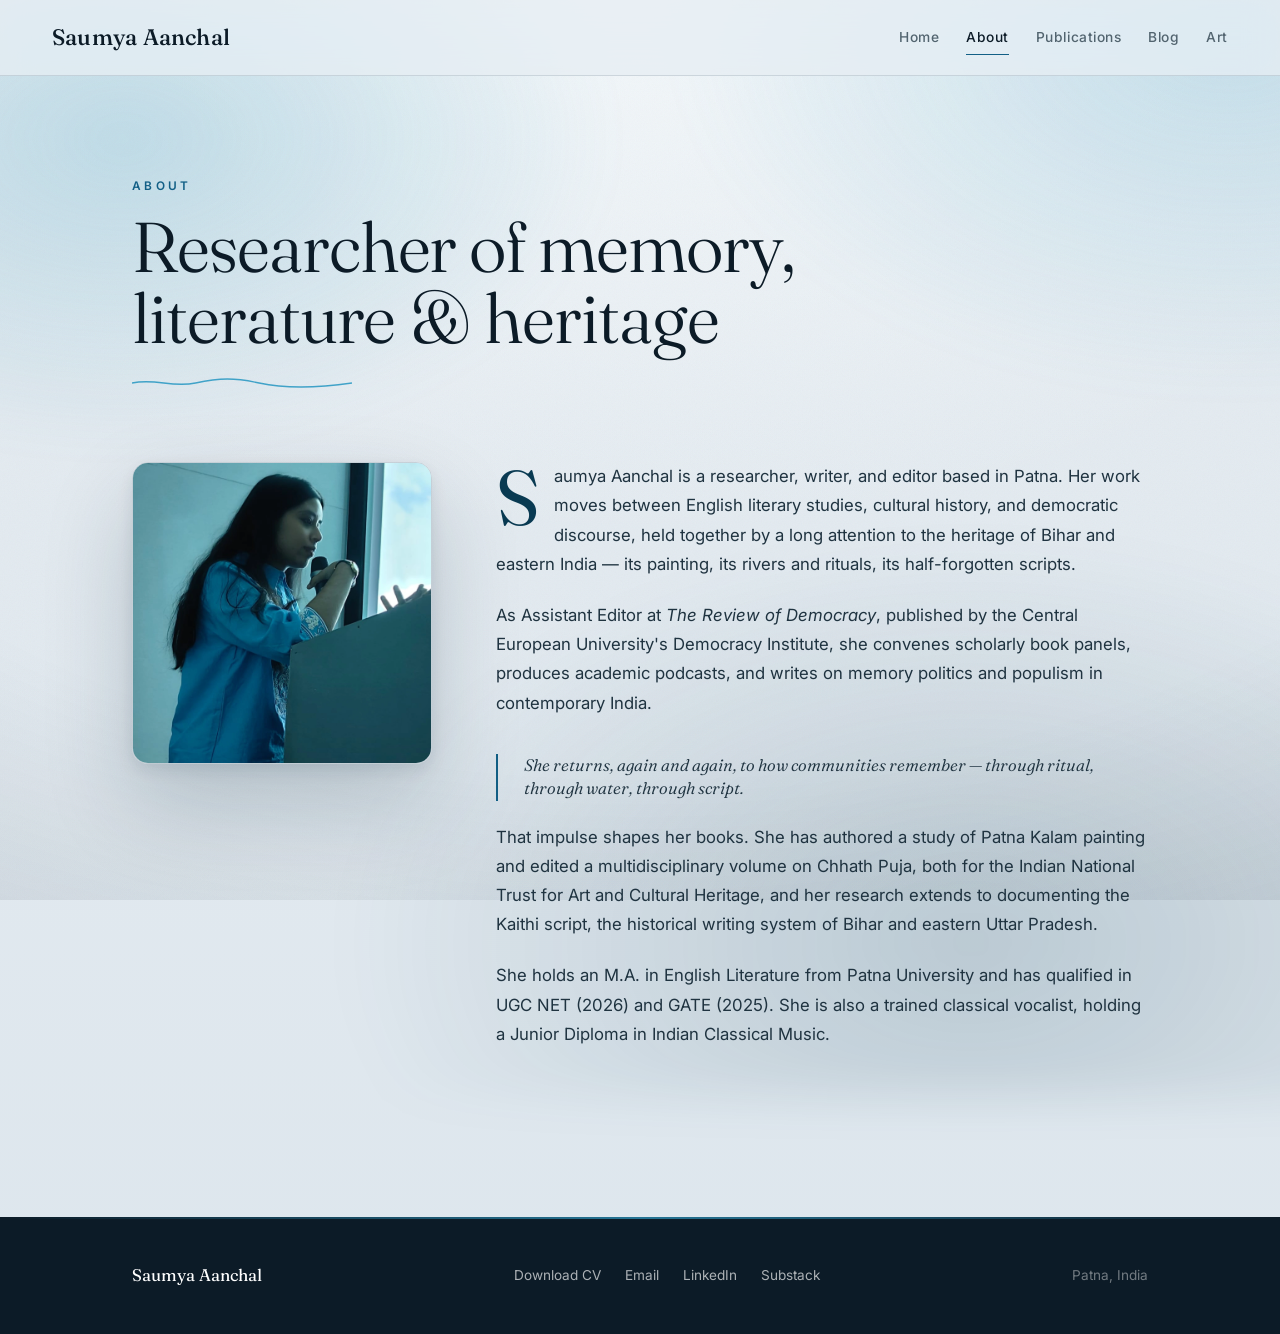
==== commit 014ef3e0: "Add files via upload" ====
--- a/about.html
+++ b/about.html
@@ -23,7 +23,7 @@
         <a href="publications.html">Publications</a>
         <a href="blog.html">Blog</a>
         <a href="art.html">Art</a>
-        <a href="Saumya-Aanchal-CV.pdf" class="nav-cta" download>Download CV</a>
+        
     </nav>
 </header>
 
@@ -57,6 +57,7 @@
     <div class="foot-in">
         <span class="display-name">Saumya Aanchal</span>
         <span class="foot-links">
+            <a href="Saumya-Aanchal-CV.pdf" download>Download CV</a>
             <a href="mailto:saumyaaanchal7@gmail.com">Email</a>
             <a href="https://www.linkedin.com/in/saumya-aanchal-7b79551a4/" target="_blank" rel="noopener">LinkedIn</a>
             <a href="https://saumyaaanchal.substack.com" target="_blank" rel="noopener">Substack</a>
--- a/styles.css
+++ b/styles.css
@@ -179,6 +179,34 @@
 }
 .social a:hover{ background:var(--sea); color:#fff; border-color:var(--sea); transform:translateY(-4px); box-shadow:var(--shadow); }
 .social svg{ width:21px; height:21px; }
+.contact-home .riverline{ margin-top:0; }
+.cv-download{
+    display:inline-flex; align-items:center; gap:9px;
+    font-family:"Inter",sans-serif; font-size:.78rem; font-weight:600; letter-spacing:.08em; text-transform:uppercase;
+    color:var(--sea); background:var(--surface); border:1px solid var(--line-strong);
+    padding:11px 22px; border-radius:999px; box-shadow:var(--shadow-sm);
+    transition:background .4s var(--ease), color .4s var(--ease), border-color .4s var(--ease), transform .45s var(--ease), box-shadow .45s var(--ease);
+}
+.cv-download:hover{ background:var(--sea); color:#fff; border-color:var(--sea); transform:translateY(-3px); box-shadow:var(--shadow); }
+.cv-download svg{ width:15px; height:15px; }
+
+/* ---- Home cinematic intro: chrome hidden until first interaction ---- */
+html.home-intro .nav{
+    opacity:0; transform:translateY(-14px); filter:blur(6px); pointer-events:none;
+    transition:opacity 1s var(--ease), transform 1s var(--ease), filter 1s var(--ease);
+}
+html.home-intro.revealed .nav{ opacity:1; transform:none; filter:none; pointer-events:auto; transition-delay:.08s; }
+
+html.home-intro .contact-home > *{
+    opacity:0; transform:translateY(12px); filter:blur(5px);
+    transition:opacity .9s var(--ease), transform .9s var(--ease), filter .9s var(--ease);
+    pointer-events:none;
+}
+html.home-intro.revealed .contact-home > *{ opacity:1; transform:none; filter:none; pointer-events:auto; }
+html.home-intro.revealed .contact-home > *:nth-child(1){ transition-delay:.30s; }
+html.home-intro.revealed .contact-home > *:nth-child(2){ transition-delay:.44s; }
+html.home-intro.revealed .contact-home > *:nth-child(3){ transition-delay:.56s; }
+html.home-intro.revealed .contact-home > *:nth-child(4){ transition-delay:.68s; }
 
 /* =========================================================
    ABOUT
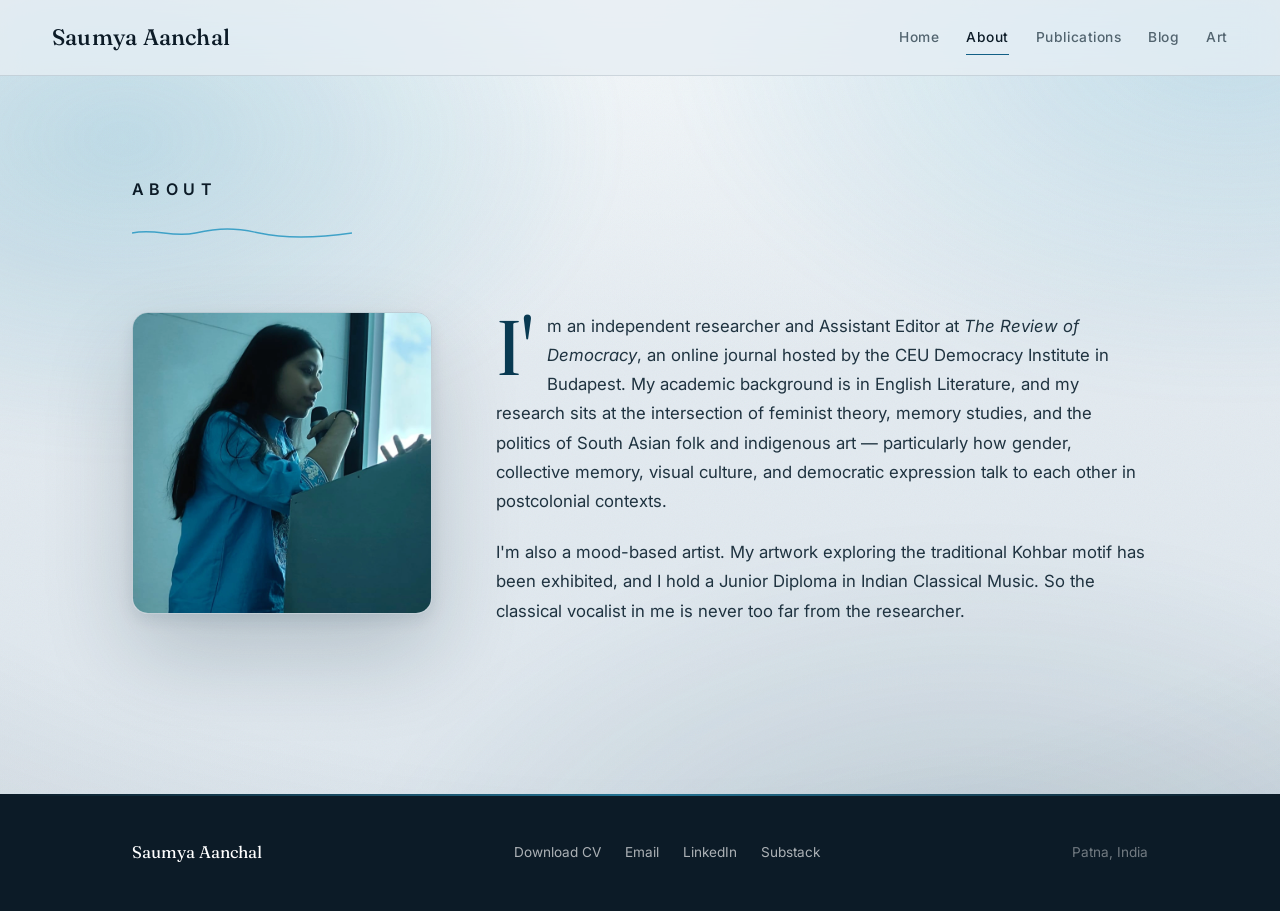
==== commit 7380fa83: "Add files via upload" ====
--- a/about.html
+++ b/about.html
@@ -28,9 +28,8 @@
 </header>
 
 <main class="page">
-    <div class="page-head reveal">
+    <div class="page-head minimal reveal">
         <p class="eyebrow">About</p>
-        <h1>Researcher of memory,<br>literature &amp; heritage</h1>
         <svg class="riverline" viewBox="0 0 360 16" preserveAspectRatio="none" aria-hidden="true"><path d="M0,8 C40,2 64,14 104,8 S168,2 208,8 S300,14 360,8" fill="none" stroke="currentColor" stroke-width="1.4" vector-effect="non-scaling-stroke"/></svg>
     </div>
 
@@ -40,15 +39,9 @@
         </div>
 
         <div class="about-body reveal d1">
-            <p>Saumya Aanchal is a researcher, writer, and editor based in Patna. Her work moves between English literary studies, cultural history, and democratic discourse, held together by a long attention to the heritage of Bihar and eastern India &mdash; its painting, its rivers and rituals, its half-forgotten scripts.</p>
+            <p>I'm an independent researcher and Assistant Editor at <em>The Review of Democracy</em>, an online journal hosted by the CEU Democracy Institute in Budapest. My academic background is in English Literature, and my research sits at the intersection of feminist theory, memory studies, and the politics of South Asian folk and indigenous art &mdash; particularly how gender, collective memory, visual culture, and democratic expression talk to each other in postcolonial contexts.</p>
 
-            <p>As Assistant Editor at <em>The Review of Democracy</em>, published by the Central European University's Democracy Institute, she convenes scholarly book panels, produces academic podcasts, and writes on memory politics and populism in contemporary India.</p>
-
-            <p class="pull">She returns, again and again, to how communities remember &mdash; through ritual, through water, through script.</p>
-
-            <p>That impulse shapes her books. She has authored a study of Patna Kalam painting and edited a multidisciplinary volume on Chhath Puja, both for the Indian National Trust for Art and Cultural Heritage, and her research extends to documenting the Kaithi script, the historical writing system of Bihar and eastern Uttar Pradesh.</p>
-
-            <p>She holds an M.A. in English Literature from Patna University and has qualified in UGC NET (2026) and GATE (2025). She is also a trained classical vocalist, holding a Junior Diploma in Indian Classical Music.</p>
+            <p>I'm also a mood-based artist. My artwork exploring the traditional Kohbar motif has been exhibited, and I hold a Junior Diploma in Indian Classical Music. So the classical vocalist in me is never too far from the researcher.</p>
         </div>
     </div>
 </main>
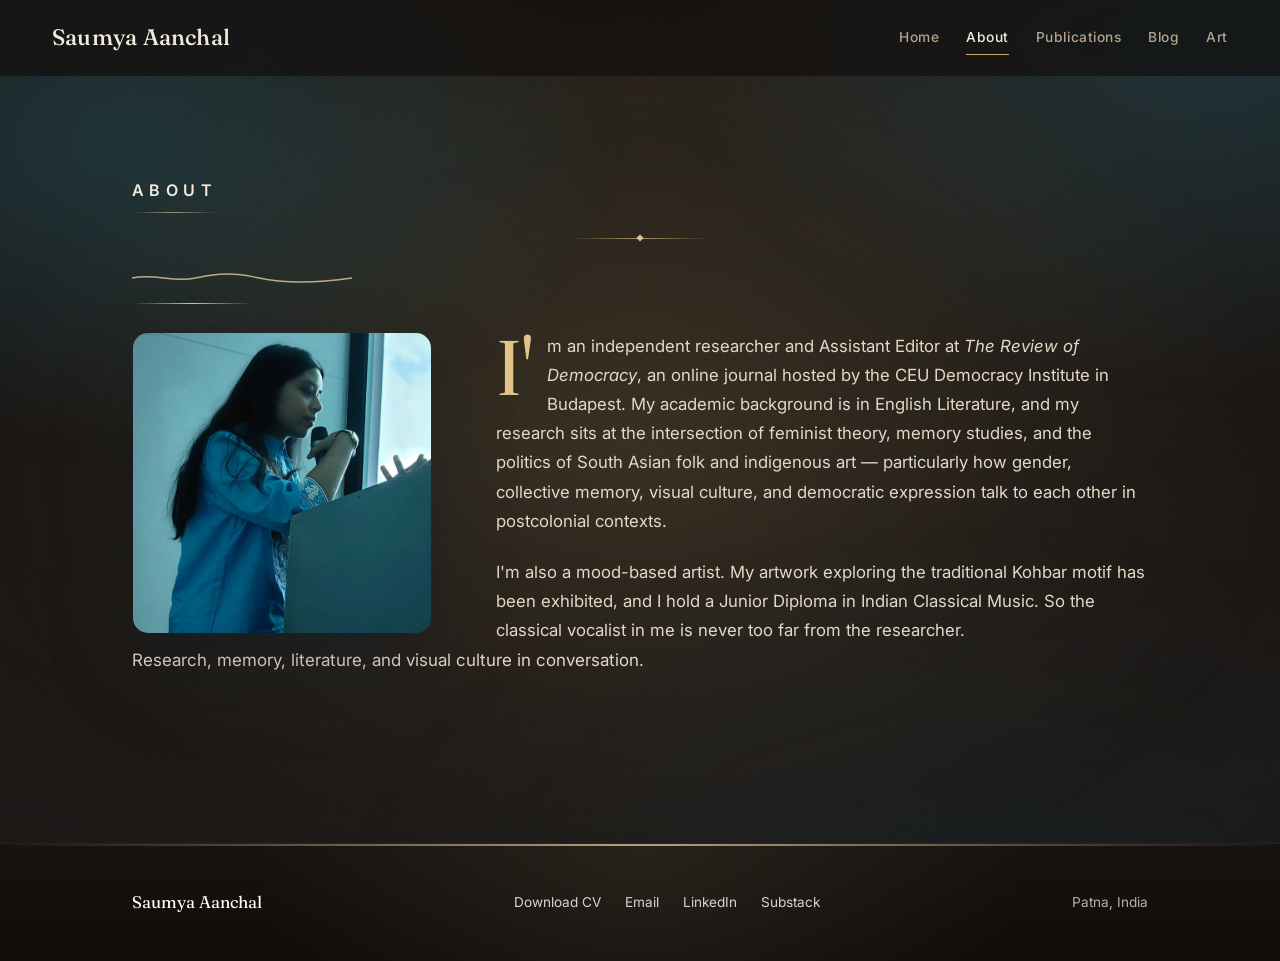
==== commit 8b652aae: "Add files via upload" ====
--- a/about.html
+++ b/about.html
@@ -11,6 +11,7 @@
 <link rel="stylesheet" href="styles.css">
 </head>
 <body>
+<div class="ambient" aria-hidden="true"></div>
 <div class="tide" aria-hidden="true"></div>
 <div class="grain" aria-hidden="true"></div>
 
@@ -30,6 +31,7 @@
 <main class="page">
     <div class="page-head minimal reveal">
         <p class="eyebrow">About</p>
+        <div class="hero-rule"></div>
         <svg class="riverline" viewBox="0 0 360 16" preserveAspectRatio="none" aria-hidden="true"><path d="M0,8 C40,2 64,14 104,8 S168,2 208,8 S300,14 360,8" fill="none" stroke="currentColor" stroke-width="1.4" vector-effect="non-scaling-stroke"/></svg>
     </div>
 
@@ -44,6 +46,8 @@
             <p>I'm also a mood-based artist. My artwork exploring the traditional Kohbar motif has been exhibited, and I hold a Junior Diploma in Indian Classical Music. So the classical vocalist in me is never too far from the researcher.</p>
         </div>
     </div>
+
+<section class="editorial-closing reveal"><p>Research, memory, literature, and visual culture in conversation.</p></section>
 </main>
 
 <footer class="foot">
--- a/styles.css
+++ b/styles.css
@@ -4,22 +4,22 @@
    ========================================================= */
 
 :root{
-    --bg:#e7edf2;
-    --bg-2:#dde6ed;
-    --surface:#ffffff;
-    --surface-blue:#eef4fa;
-
-    --ink:#0c1b27;
-    --ink-soft:#1f3340;
-    --muted:#52646f;
-    --faint:#8294a0;
+    --bg:#14110f;
+    --bg-2:#1d1815;
+    --surface:#211b17;
+    --surface-blue:#251f1a;
+
+    --ink:#f3eadb;
+    --ink-soft:#e4d8c6;
+    --muted:#b4a38d;
+    --faint:#8d7f6c;
 
     --line:rgba(12,38,55,.13);
     --line-strong:rgba(12,38,55,.22);
 
-    --sea:#125f86;
-    --sea-deep:#093a52;
-    --sea-bright:#2f9bc4;
+    --sea:#c8a86a;
+    --sea-deep:#e2c489;
+    --sea-bright:#f0d7a6;
     --sea-wash:rgba(38,148,184,.12);
     --gold:#b98a44; /* warm secondary used sparingly for richness */
 
@@ -345,3 +345,210 @@
     .reveal{ opacity:1 !important; transform:none !important; transition:none !important; }
     .panel{ animation:none !important; }
 }
+
+
+/* Editorial V3 enhancements */
+body{
+background:
+radial-gradient(120% 90% at 50% 10%, rgba(200,168,106,.08), transparent 55%),
+linear-gradient(180deg,#14110f 0%,#1d1815 100%) !important;
+}
+.hero-in,.page-head,.book,.art-piece,.entry,.cv-card{
+transition:transform .6s cubic-bezier(.22,.8,.18,1), opacity .5s ease;
+}
+.hero-in:hover{transform:translateY(-4px);}
+.art-frame{overflow:hidden;border-radius:18px;}
+.art-ph{transition:transform 1.2s ease;}
+.art-piece:hover .art-ph{transform:scale(1.04);}
+.entry{opacity:.92}
+.entry:hover{transform:translateX(8px);opacity:1}
+.nav{background:rgba(20,17,15,.75)!important;}
+.brand,.page-head h1,.hero h1,.entry h3,.book h3,.paper h1{color:var(--ink)!important;}
+.foot{border-top:1px solid rgba(200,168,106,.15);}
+.page{animation:pageFade .8s ease;}
+@keyframes pageFade{from{opacity:0;transform:translateY(12px)}to{opacity:1;transform:none}}
+
+
+/* === editorial richness update === */
+.page-head{margin-bottom:clamp(22px,3vw,38px);}
+.about-body p + p{margin-top:1rem;}
+.page{position:relative;}
+.page::before{
+content:"";
+position:absolute;
+top:-40px;left:0;right:0;height:1px;
+background:linear-gradient(90deg,transparent,rgba(240,215,166,.35),transparent);
+}
+.page-head.minimal .eyebrow{
+position:relative;
+display:inline-block;
+}
+.page-head.minimal .eyebrow::after{
+content:"";
+position:absolute;
+left:0;bottom:-8px;
+width:100%;height:1px;
+background:linear-gradient(90deg,transparent,var(--sea-bright),transparent);
+opacity:.6;
+}
+.riverline{
+margin-top:8px;
+opacity:.75;
+}
+.riverline path{
+stroke-dasharray:500;
+stroke-dashoffset:500;
+animation:riverDraw 2.6s var(--ease) forwards .2s;
+}
+@keyframes riverDraw{
+to{stroke-dashoffset:0;}
+}
+.book,.art-piece,.post,.portrait,.about-body{
+transition:transform .45s var(--ease), box-shadow .45s var(--ease);
+}
+.book:hover,.portrait:hover,.about-body:hover{
+transform:translateY(-3px);
+}
+.art-piece figcaption{
+margin-top:14px;
+}
+.art-piece h3{
+margin-bottom:6px;
+}
+.art-piece .exhib{
+line-height:1.55;
+}
+.foot{
+background:linear-gradient(180deg,#181310,#0f0c0a);
+color:rgba(255,255,255,.88);
+}
+.foot-links a{
+color:rgba(255,255,255,.82);
+}
+.foot-note{
+color:rgba(255,255,255,.68);
+}
+.foot::after{
+content:"";
+position:absolute;
+inset:0;
+pointer-events:none;
+background:radial-gradient(circle at 50% 0%, rgba(240,215,166,.08), transparent 60%);
+}
+
+
+/* ===== Luxury Premium Pass ===== */
+.page-head{margin-bottom:28px!important}
+.page-head h1{margin-bottom:10px}
+.page-head::after{
+content:"";display:block;width:120px;height:1px;margin-top:18px;
+background:linear-gradient(90deg,transparent,var(--sea-deep),transparent);
+}
+.card,.publication-card,.art-card,.post-card{
+transition:transform .7s var(--ease),box-shadow .7s var(--ease)!important;
+}
+.card:hover,.publication-card:hover,.art-card:hover,.post-card:hover{
+transform:translateY(-8px);
+box-shadow:var(--shadow-lg);
+}
+img{
+transition:transform 1.4s cubic-bezier(.22,.8,.18,1),filter 1.4s;
+}
+figure:hover img,.art-card:hover img{
+transform:scale(1.03);
+}
+.footer,.site-footer{
+background:rgba(10,10,10,.92)!important;
+color:#f3eadb!important;
+border-top:1px solid rgba(226,196,137,.25)!important;
+}
+.footer a,.site-footer a{color:#e2c489!important}
+.reveal-luxury{
+opacity:0;transform:translateY(24px);
+transition:all 1s cubic-bezier(.22,.8,.18,1);
+}
+.reveal-luxury.visible{
+opacity:1;transform:none;
+}
+
+
+/* === dshenoy-inspired refinements === */
+.ambient{
+position:fixed;
+inset:-25%;
+z-index:-3;
+pointer-events:none;
+background:
+radial-gradient(closest-side, rgba(200,168,106,.16), rgba(200,168,106,.04) 45%, transparent 70%);
+filter:blur(12px);
+animation:breathe 26s var(--ease) infinite alternate;
+}
+
+@keyframes breathe{
+from{transform:translate(-4%,-3%) scale(1);}
+to{transform:translate(4%,4%) scale(1.18);}
+}
+
+body::before{
+content:"";
+position:fixed;
+inset:0;
+pointer-events:none;
+z-index:-1;
+background:radial-gradient(120% 120% at 50% 45%, transparent 55%, rgba(0,0,0,.35) 100%);
+}
+
+.hero h1{
+font-size:clamp(4.8rem,12vw,8rem);
+line-height:.92;
+background:linear-gradient(100deg,#f3eadb 0%,#f3eadb 34%,#fff6e3 45%,#e9d09a 50%,#fff6e3 55%,#f3eadb 66%,#f3eadb 100%);
+background-size:240% 100%;
+-webkit-background-clip:text;
+background-clip:text;
+color:transparent;
+-webkit-text-fill-color:transparent;
+animation:heroShimmer 10s ease infinite;
+}
+
+@keyframes heroShimmer{
+0%{background-position:10% 0;}
+50%{background-position:90% 0;}
+100%{background-position:10% 0;}
+}
+
+.tagline{max-width:24ch;}
+
+.hero-rule{
+width:140px;
+height:1px;
+margin:32px auto;
+background:linear-gradient(90deg,transparent,rgba(226,196,137,.7),transparent);
+position:relative;
+}
+
+.hero-rule::after{
+content:"";
+position:absolute;
+left:50%;
+top:50%;
+width:5px;
+height:5px;
+background:#e2c489;
+transform:translate(-50%,-50%) rotate(45deg);
+}
+
+.social a{
+width:42px;
+height:42px;
+}
+
+.hero-quote{
+margin:42px auto 0;
+max-width:32ch;
+font-family:"Fraunces",serif;
+font-style:italic;
+font-size:clamp(1.15rem,2vw,1.6rem);
+line-height:1.6;
+color:var(--ink-soft);
+text-align:center;
+}
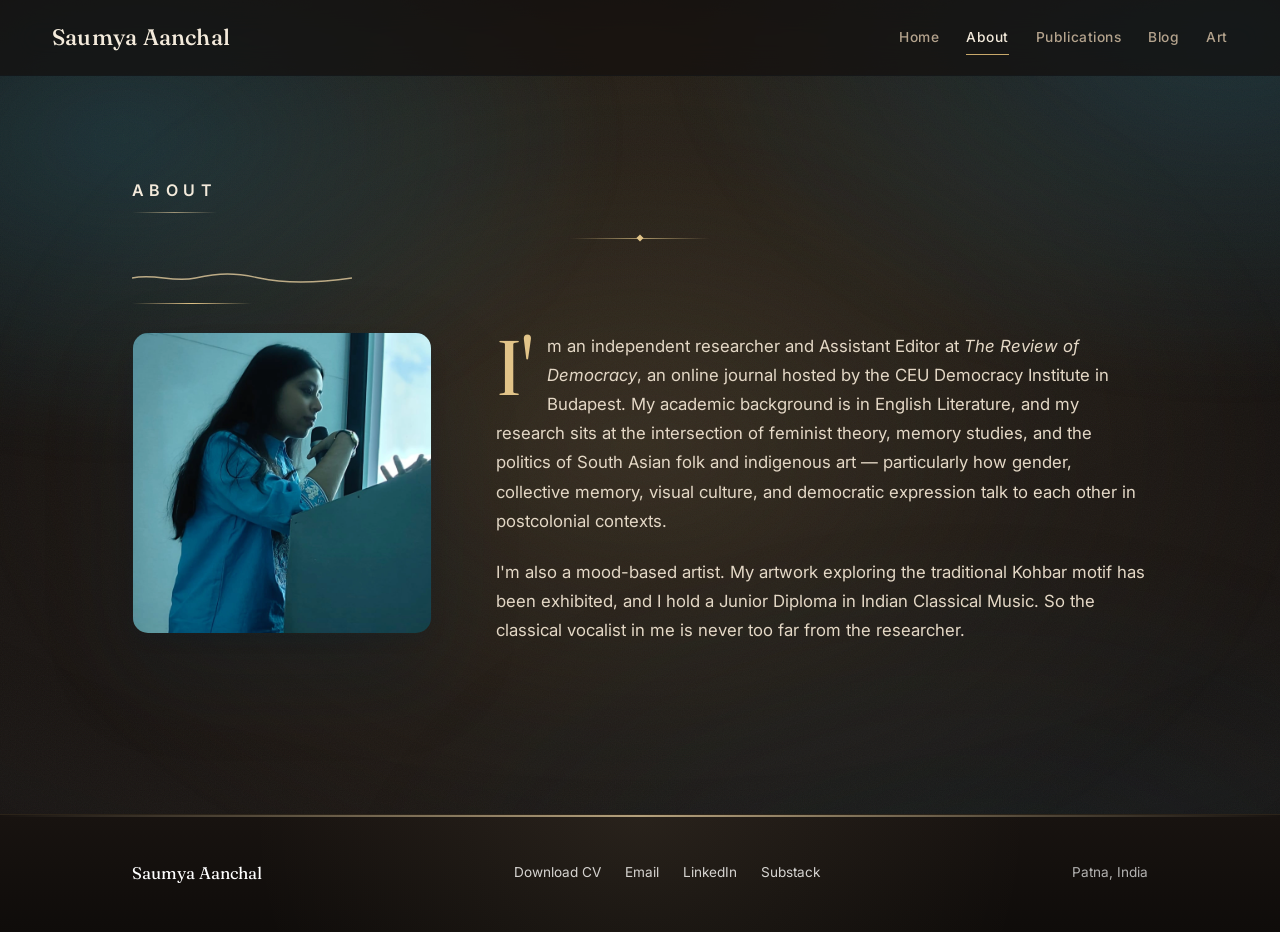
==== commit 7534edcb: "Update about.html" ====
--- a/about.html
+++ b/about.html
@@ -47,7 +47,6 @@
         </div>
     </div>
 
-<section class="editorial-closing reveal"><p>Research, memory, literature, and visual culture in conversation.</p></section>
 </main>
 
 <footer class="foot">
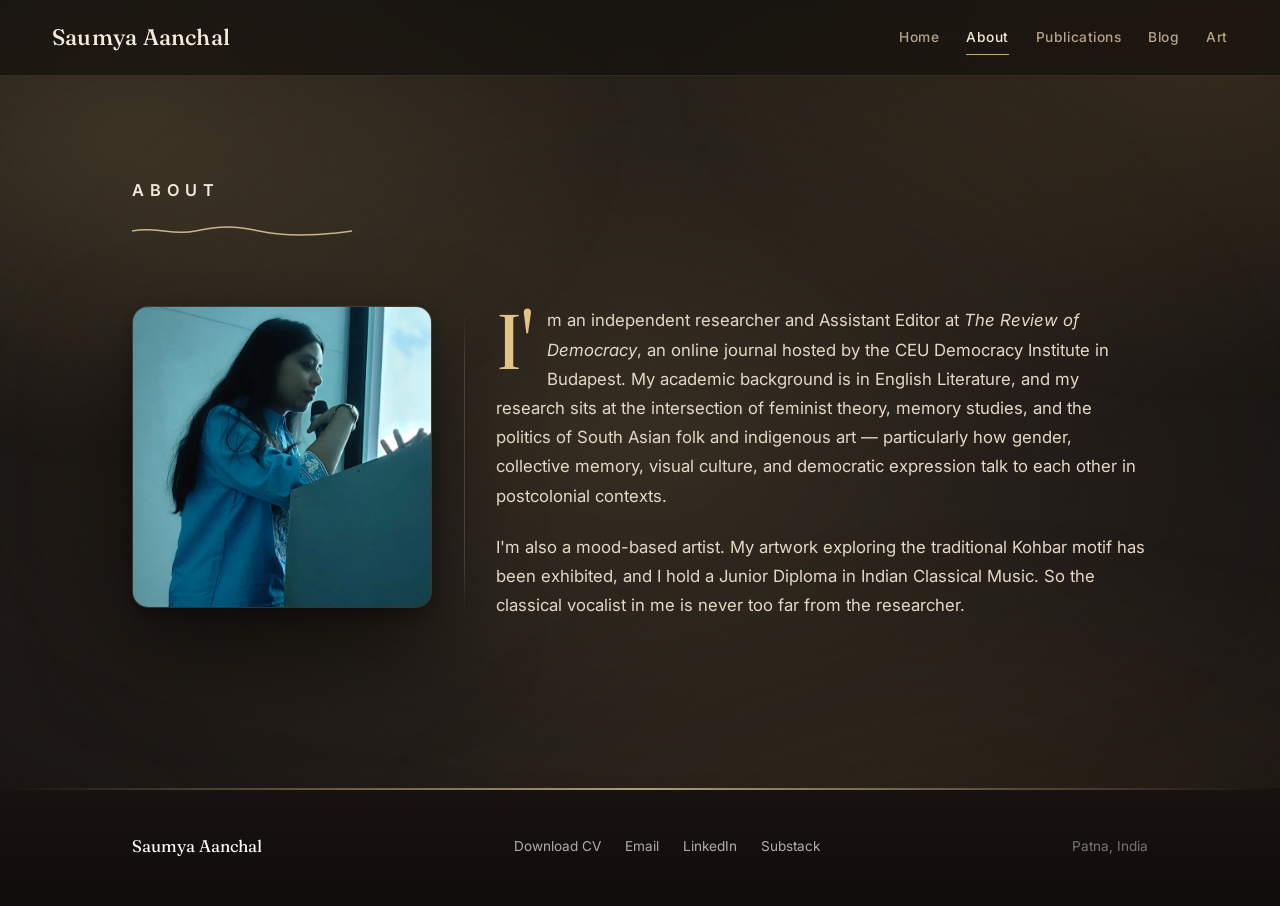
==== commit 30b9ff8b: "Add files via upload" ====
--- a/about.html
+++ b/about.html
@@ -4,6 +4,22 @@
 <meta charset="UTF-8">
 <meta name="viewport" content="width=device-width, initial-scale=1.0">
 <title>About — Saumya Aanchal</title>
+<meta name="description" content="Independent researcher and Assistant Editor at The Review of Democracy, working at the intersection of feminist theory, memory studies, and South Asian folk and indigenous art.">
+<link rel="canonical" href="https://www.saumyaaanchal.com/about.html">
+<meta name="theme-color" content="#14110f">
+<link rel="icon" href="favicon.svg" type="image/svg+xml">
+<link rel="icon" href="favicon-32.png" sizes="32x32" type="image/png">
+<link rel="apple-touch-icon" href="apple-touch-icon.png">
+<meta property="og:type" content="website">
+<meta property="og:site_name" content="Saumya Aanchal">
+<meta property="og:title" content="About — Saumya Aanchal">
+<meta property="og:description" content="Independent researcher and Assistant Editor at The Review of Democracy, working at the intersection of feminist theory, memory studies, and South Asian folk and indigenous art.">
+<meta property="og:url" content="https://www.saumyaaanchal.com/about.html">
+<meta property="og:image" content="https://www.saumyaaanchal.com/images/portrait.jpg">
+<meta name="twitter:card" content="summary_large_image">
+<meta name="twitter:title" content="About — Saumya Aanchal">
+<meta name="twitter:description" content="Independent researcher and Assistant Editor at The Review of Democracy, working at the intersection of feminist theory, memory studies, and South Asian folk and indigenous art.">
+<meta name="twitter:image" content="https://www.saumyaaanchal.com/images/portrait.jpg">
 <link rel="preconnect" href="https://fonts.googleapis.com">
 <link rel="preconnect" href="https://fonts.gstatic.com" crossorigin>
 <link href="https://fonts.googleapis.com/css2?family=Fraunces:ital,opsz,wght@0,9..144,300..600;1,9..144,300..500&family=Inter:wght@300;400;500;600&display=swap" rel="stylesheet">
--- a/styles.css
+++ b/styles.css
@@ -14,18 +14,18 @@
     --muted:#b4a38d;
     --faint:#8d7f6c;
 
-    --line:rgba(12,38,55,.13);
-    --line-strong:rgba(12,38,55,.22);
+    --line:rgba(243,234,219,.10);
+    --line-strong:rgba(243,234,219,.17);
 
     --sea:#c8a86a;
     --sea-deep:#e2c489;
     --sea-bright:#f0d7a6;
-    --sea-wash:rgba(38,148,184,.12);
+    --sea-wash:rgba(200,168,106,.22);
     --gold:#b98a44; /* warm secondary used sparingly for richness */
 
-    --shadow-sm:0 1px 2px rgba(9,38,55,.06), 0 8px 22px rgba(9,38,55,.07);
-    --shadow:0 2px 10px rgba(9,38,55,.08), 0 26px 60px rgba(9,38,55,.13);
-    --shadow-lg:0 6px 16px rgba(9,38,55,.10), 0 40px 90px rgba(9,38,55,.20);
+    --shadow-sm:0 1px 2px rgba(0,0,0,.22), 0 8px 22px rgba(0,0,0,.22);
+    --shadow:0 2px 10px rgba(0,0,0,.26), 0 26px 60px rgba(0,0,0,.38);
+    --shadow-lg:0 8px 18px rgba(0,0,0,.30), 0 44px 96px rgba(0,0,0,.50);
 
     --ease:cubic-bezier(.22,.8,.18,1);
     --maxw:1120px;
@@ -39,7 +39,7 @@
 body{
     min-height:100svh;
     background:
-        radial-gradient(130% 90% at 50% -12%, #f6fafc, transparent 58%),
+        radial-gradient(120% 88% at 50% 6%, rgba(200,168,106,.07), transparent 56%),
         linear-gradient(180deg, var(--bg) 0%, var(--bg-2) 100%);
     color:var(--ink-soft);
     font-family:"Inter", system-ui, sans-serif;
@@ -50,7 +50,7 @@
 /* depth: soft edge vignette */
 body::after{
     content:""; position:fixed; inset:0; z-index:-1; pointer-events:none;
-    background:radial-gradient(125% 100% at 50% 28%, transparent 58%, rgba(9,30,46,.12) 100%);
+    background:radial-gradient(125% 100% at 50% 30%, transparent 56%, rgba(0,0,0,.34) 100%);
 }
 img{ display:block; max-width:100%; }
 
@@ -58,10 +58,10 @@
 .tide{
     position:fixed; inset:-22%; z-index:-2; pointer-events:none;
     background:
-        radial-gradient(38% 34% at 22% 26%, var(--sea-wash), transparent 70%),
-        radial-gradient(42% 38% at 82% 18%, rgba(47,155,196,.11), transparent 72%),
-        radial-gradient(48% 44% at 68% 88%, rgba(9,58,82,.09), transparent 72%);
-    filter:blur(22px);
+        radial-gradient(38% 34% at 22% 26%, rgba(200,168,106,.10), transparent 70%),
+        radial-gradient(42% 38% at 82% 18%, rgba(185,138,68,.09), transparent 72%),
+        radial-gradient(48% 44% at 68% 88%, rgba(120,86,40,.10), transparent 72%);
+    filter:blur(24px);
     transform:translate3d(var(--px,0px), var(--py,0px), 0); will-change:transform;
 }
 .tide::before{ content:""; position:absolute; inset:0; background:inherit; animation:tide 34s var(--ease) infinite alternate; }
@@ -89,7 +89,7 @@
     position:sticky; top:0; z-index:50;
     display:flex; align-items:center; justify-content:space-between;
     height:var(--nav-h); padding:0 clamp(20px,5vw,52px);
-    background:rgba(231,237,242,.78);
+    background:rgba(20,17,15,.72);
     backdrop-filter:saturate(150%) blur(16px); -webkit-backdrop-filter:saturate(150%) blur(16px);
     border-bottom:1px solid var(--line);
 }
@@ -117,7 +117,7 @@
     .nav-toggle{ display:flex; }
     .nav-links{
         position:fixed; inset:var(--nav-h) 0 auto 0; flex-direction:column; align-items:flex-start; gap:0;
-        background:rgba(236,241,245,.98); backdrop-filter:blur(16px); -webkit-backdrop-filter:blur(16px);
+        background:#15110e; backdrop-filter:blur(16px); -webkit-backdrop-filter:blur(16px);
         border-bottom:1px solid var(--line); padding:8px clamp(20px,5vw,52px) 22px;
         clip-path:inset(0 0 100% 0); opacity:0; pointer-events:none;
         transition:clip-path .5s var(--ease), opacity .4s var(--ease);
@@ -347,208 +347,182 @@
 }
 
 
-/* Editorial V3 enhancements */
-body{
-background:
-radial-gradient(120% 90% at 50% 10%, rgba(200,168,106,.08), transparent 55%),
-linear-gradient(180deg,#14110f 0%,#1d1815 100%) !important;
-}
-.hero-in,.page-head,.book,.art-piece,.entry,.cv-card{
-transition:transform .6s cubic-bezier(.22,.8,.18,1), opacity .5s ease;
-}
-.hero-in:hover{transform:translateY(-4px);}
-.art-frame{overflow:hidden;border-radius:18px;}
-.art-ph{transition:transform 1.2s ease;}
-.art-piece:hover .art-ph{transform:scale(1.04);}
-.entry{opacity:.92}
-.entry:hover{transform:translateX(8px);opacity:1}
-.nav{background:rgba(20,17,15,.75)!important;}
-.brand,.page-head h1,.hero h1,.entry h3,.book h3,.paper h1{color:var(--ink)!important;}
-.foot{border-top:1px solid rgba(200,168,106,.15);}
-.page{animation:pageFade .8s ease;}
-@keyframes pageFade{from{opacity:0;transform:translateY(12px)}to{opacity:1;transform:none}}
-
-
-/* === editorial richness update === */
-.page-head{margin-bottom:clamp(22px,3vw,38px);}
-.about-body p + p{margin-top:1rem;}
-.page{position:relative;}
-.page::before{
-content:"";
-position:absolute;
-top:-40px;left:0;right:0;height:1px;
-background:linear-gradient(90deg,transparent,rgba(240,215,166,.35),transparent);
-}
-.page-head.minimal .eyebrow{
-position:relative;
-display:inline-block;
-}
-.page-head.minimal .eyebrow::after{
-content:"";
-position:absolute;
-left:0;bottom:-8px;
-width:100%;height:1px;
-background:linear-gradient(90deg,transparent,var(--sea-bright),transparent);
-opacity:.6;
-}
-.riverline{
-margin-top:8px;
-opacity:.75;
-}
+/* =========================================================
+   REFINEMENT LAYER
+   A single, coherent pass. Goal: more depth, quieter
+   metadata, one signature mark per header, calmer motion.
+   ========================================================= */
+
+/* one warm vignette for evening-lamplight depth */
+body::before{
+    content:""; position:fixed; inset:0; z-index:-1; pointer-events:none;
+    background:radial-gradient(118% 118% at 50% 42%, transparent 54%, rgba(0,0,0,.30) 100%);
+}
+
+/* gentle ambient warmth, breathing slowly */
+.ambient{
+    position:fixed; inset:-25%; z-index:-3; pointer-events:none;
+    background:radial-gradient(closest-side, rgba(200,168,106,.15), rgba(200,168,106,.035) 46%, transparent 70%);
+    filter:blur(14px);
+    animation:breathe 30s var(--ease) infinite alternate;
+}
+@keyframes breathe{
+    from{ transform:translate(-3.5%,-2.5%) scale(1); }
+    to{ transform:translate(3.5%,3.5%) scale(1.15); }
+}
+
+/* ---------- Hero: monumental, but still, not animated ---------- */
+.hero h1{
+    font-size:clamp(3.4rem,9vw,6.6rem);
+    line-height:.95;
+    letter-spacing:-.022em;
+    background:linear-gradient(168deg, var(--ink) 0%, #f6ecd8 38%, var(--sea-deep) 78%, var(--sea) 100%);
+    background-size:auto;
+    -webkit-background-clip:text; background-clip:text;
+    color:transparent; -webkit-text-fill-color:transparent;
+    animation:none;
+}
+.hero .roles{ margin-top:24px; }
+.hero .tagline{ max-width:32ch; }
+
+.hero-rule{
+    width:132px; height:1px; margin:34px auto;
+    background:linear-gradient(90deg,transparent,rgba(226,196,137,.65),transparent);
+    position:relative;
+}
+.hero-rule::after{
+    content:""; position:absolute; left:50%; top:50%;
+    width:5px; height:5px; background:var(--sea-deep);
+    transform:translate(-50%,-50%) rotate(45deg);
+}
+
+.hero-quote{
+    margin:46px auto 0; max-width:34ch;
+    font-family:"Fraunces",serif; font-style:italic; font-weight:340;
+    font-size:clamp(1.12rem,2vw,1.55rem); line-height:1.62;
+    color:var(--ink-soft); text-align:center;
+}
+
+.social a{ width:46px; height:46px; }
+.social svg{ width:20px; height:20px; }
+
+/* ---------- Interior page heads: one signature mark ---------- */
+/* keep eyebrow label + riverline; retire the competing dividers */
+.page-head{ margin-bottom:clamp(40px,6vw,68px); }
+.page-head .hero-rule{ display:none; }
+.page-head.minimal .eyebrow{ font-size:1.02rem; letter-spacing:.36em; color:var(--ink); }
+
+.riverline{ margin-top:20px; opacity:.8; }
 .riverline path{
-stroke-dasharray:500;
-stroke-dashoffset:500;
-animation:riverDraw 2.6s var(--ease) forwards .2s;
-}
-@keyframes riverDraw{
-to{stroke-dashoffset:0;}
-}
-.book,.art-piece,.post,.portrait,.about-body{
-transition:transform .45s var(--ease), box-shadow .45s var(--ease);
-}
-.book:hover,.portrait:hover,.about-body:hover{
-transform:translateY(-3px);
-}
-.art-piece figcaption{
-margin-top:14px;
-}
-.art-piece h3{
-margin-bottom:6px;
-}
-.art-piece .exhib{
-line-height:1.55;
-}
-.foot{
-background:linear-gradient(180deg,#181310,#0f0c0a);
-color:rgba(255,255,255,.88);
-}
-.foot-links a{
-color:rgba(255,255,255,.82);
-}
-.foot-note{
-color:rgba(255,255,255,.68);
-}
-.foot::after{
-content:"";
-position:absolute;
-inset:0;
-pointer-events:none;
-background:radial-gradient(circle at 50% 0%, rgba(240,215,166,.08), transparent 60%);
-}
-
-
-/* ===== Luxury Premium Pass ===== */
-.page-head{margin-bottom:28px!important}
-.page-head h1{margin-bottom:10px}
-.page-head::after{
-content:"";display:block;width:120px;height:1px;margin-top:18px;
-background:linear-gradient(90deg,transparent,var(--sea-deep),transparent);
-}
-.card,.publication-card,.art-card,.post-card{
-transition:transform .7s var(--ease),box-shadow .7s var(--ease)!important;
-}
-.card:hover,.publication-card:hover,.art-card:hover,.post-card:hover{
-transform:translateY(-8px);
-box-shadow:var(--shadow-lg);
-}
-img{
-transition:transform 1.4s cubic-bezier(.22,.8,.18,1),filter 1.4s;
-}
-figure:hover img,.art-card:hover img{
-transform:scale(1.03);
-}
-.footer,.site-footer{
-background:rgba(10,10,10,.92)!important;
-color:#f3eadb!important;
-border-top:1px solid rgba(226,196,137,.25)!important;
-}
-.footer a,.site-footer a{color:#e2c489!important}
-.reveal-luxury{
-opacity:0;transform:translateY(24px);
-transition:all 1s cubic-bezier(.22,.8,.18,1);
-}
-.reveal-luxury.visible{
-opacity:1;transform:none;
-}
-
-
-/* === dshenoy-inspired refinements === */
-.ambient{
-position:fixed;
-inset:-25%;
-z-index:-3;
-pointer-events:none;
-background:
-radial-gradient(closest-side, rgba(200,168,106,.16), rgba(200,168,106,.04) 45%, transparent 70%);
-filter:blur(12px);
-animation:breathe 26s var(--ease) infinite alternate;
-}
-
-@keyframes breathe{
-from{transform:translate(-4%,-3%) scale(1);}
-to{transform:translate(4%,4%) scale(1.18);}
-}
-
-body::before{
-content:"";
-position:fixed;
-inset:0;
-pointer-events:none;
-z-index:-1;
-background:radial-gradient(120% 120% at 50% 45%, transparent 55%, rgba(0,0,0,.35) 100%);
-}
-
-.hero h1{
-font-size:clamp(4.8rem,12vw,8rem);
-line-height:.92;
-background:linear-gradient(100deg,#f3eadb 0%,#f3eadb 34%,#fff6e3 45%,#e9d09a 50%,#fff6e3 55%,#f3eadb 66%,#f3eadb 100%);
-background-size:240% 100%;
--webkit-background-clip:text;
-background-clip:text;
-color:transparent;
--webkit-text-fill-color:transparent;
-animation:heroShimmer 10s ease infinite;
-}
-
-@keyframes heroShimmer{
-0%{background-position:10% 0;}
-50%{background-position:90% 0;}
-100%{background-position:10% 0;}
-}
-
-.tagline{max-width:24ch;}
-
-.hero-rule{
-width:140px;
-height:1px;
-margin:32px auto;
-background:linear-gradient(90deg,transparent,rgba(226,196,137,.7),transparent);
-position:relative;
-}
-
-.hero-rule::after{
-content:"";
-position:absolute;
-left:50%;
-top:50%;
-width:5px;
-height:5px;
-background:#e2c489;
-transform:translate(-50%,-50%) rotate(45deg);
-}
-
-.social a{
-width:42px;
-height:42px;
-}
-
-.hero-quote{
-margin:42px auto 0;
-max-width:32ch;
-font-family:"Fraunces",serif;
-font-style:italic;
-font-size:clamp(1.15rem,2vw,1.6rem);
-line-height:1.6;
-color:var(--ink-soft);
-text-align:center;
-}
+    stroke-dasharray:480; stroke-dashoffset:480;
+    animation:draw-river 2.4s var(--ease) .25s forwards;
+}
+
+/* ---------- Quieter, more elegant metadata ---------- */
+.entry .meta,
+.book .meta,
+.art-piece .exhib{ letter-spacing:.005em; color:var(--muted); }
+.entry .idx{ color:var(--faint); }
+.entry:hover .idx{ color:var(--sea); }
+
+/* ---------- Card depth on the dark theme ---------- */
+.citation{ background:linear-gradient(180deg, var(--surface-blue), var(--surface)); }
+.social a, .cv-download{ background:var(--surface-blue); }
+
+/* ---------- Art: gallery frame + single restrained image scale ---------- */
+.art-frame{ overflow:hidden; border-radius:12px; }
+.art-ph{ transition:transform 1.1s var(--ease); }
+.art-piece:hover .art-ph{ transform:scale(1.03); }
+
+/* ---------- Reading measure on long-form pages ---------- */
+.abstract p,
+.about-body p{ max-width:64ch; }
+
+/* ---------- Calm page entrance for interior pages ---------- */
+.page{ animation:pageFade .8s var(--ease) both; }
+@keyframes pageFade{ from{ opacity:0; transform:translateY(10px); } to{ opacity:1; transform:none; } }
+
+/* ---------- Footer: keep it grounded and warm ---------- */
+/* base sets background:var(--ink) — which is the cream *text* token here,
+   an inverted-token leftover. Ground the footer in true dark. */
+.foot{ background:linear-gradient(180deg,#181310,#100c0a); }
+.foot-links a:hover{ color:var(--sea-bright); }
+
+@media (prefers-reduced-motion: reduce){
+    .ambient{ animation:none !important; transform:none !important; }
+    .page{ animation:none !important; }
+    .hero h1{ animation:none !important; }
+}
+
+/* =========================================================
+   9.5 CRAFT PASS
+   Type rendering, one drawn-line language, real focus
+   states, editorial rule, tighter mobile rhythm.
+   ========================================================= */
+
+:root{ --space:8px; --flow:clamp(1.05rem,2.3vw,1.4rem); }
+
+/* honest type rendering everywhere */
+body{ font-feature-settings:"kern" 1,"liga" 1,"calt" 1; font-kerning:normal; }
+
+/* headings break by sense, prose avoids orphans */
+.hero h1, .page-head h1, .paper h1, .entry h3, .book h3, .art-piece h3{ text-wrap:balance; }
+.about-body p, .abstract p, .book p.desc, .hero .tagline, .post p{ text-wrap:pretty; }
+
+/* display optical sizing pushed at the large end */
+.hero h1, .paper h1, .page-head h1{ font-optical-sizing:auto; }
+
+/* aligned figures in the citation masthead; literary quote punctuation */
+.citation{ font-variant-numeric:tabular-nums; }
+.hero-quote, .pull{ hanging-punctuation:first last; }
+
+/* anchors clear the sticky nav */
+:target{ scroll-margin-top:calc(var(--nav-h) + 20px); }
+
+/* ---------- One drawn-line language for prose links ---------- */
+/* underline is "drawn" from the left on hover, echoing the riverline */
+.about-body a, .abstract a, .page-head .lead a, .blog-empty a{
+    color:var(--sea-deep);
+    background-image:linear-gradient(var(--sea-deep),var(--sea-deep));
+    background-size:0% 1px; background-repeat:no-repeat; background-position:0 100%;
+    border-bottom:0;
+    transition:background-size .45s var(--ease), color .35s var(--ease);
+}
+.about-body a:hover, .abstract a:hover, .page-head .lead a:hover, .blog-empty a:hover{
+    background-size:100% 1px; color:var(--sea-bright);
+}
+
+/* ---------- Real focus states (quality floor) ---------- */
+a:focus-visible, button:focus-visible, .tab:focus-visible,
+.nav-toggle:focus-visible, .cv-download:focus-visible, .social a:focus-visible, .back:focus-visible{
+    outline:2px solid var(--sea-deep); outline-offset:3px; border-radius:3px;
+}
+
+/* ---------- About: a quiet journal rule between rail and text ---------- */
+@media (min-width:761px){
+    .about-body{ position:relative; }
+    .about-body::before{
+        content:""; position:absolute; top:8px; bottom:8px;
+        left:calc(clamp(34px,5vw,72px) / -2); width:1px;
+        background:linear-gradient(180deg,transparent,var(--line-strong) 18%,var(--line-strong) 82%,transparent);
+    }
+}
+
+/* ---------- Tighter mobile rhythm ---------- */
+@media (max-width:600px){
+    .page{ padding-top:clamp(40px,12vw,60px); }
+    .hero{ padding-top:clamp(34px,10vh,70px); }
+    .hero h1{ font-size:clamp(3rem,15vw,4.4rem); }
+    .hero .tagline{ max-width:28ch; }
+    .hero-quote{ margin-top:36px; }
+    .page-head{ margin-bottom:clamp(30px,9vw,44px); }
+    .entry{ gap:6px 14px; padding:22px 0; }
+    .entry .idx{ font-size:.95rem; }
+    .book{ gap:18px; }
+    .citation{ padding:18px 18px; }
+    .citation .row{ flex-direction:column; gap:3px; padding:7px 0; }
+    .citation .k{ padding-top:0; }
+    .abstract p:first-of-type::first-letter,
+    .about-body > p:first-of-type::first-letter{ font-size:3.4em; }
+    .foot-in{ gap:14px 20px; }
+}
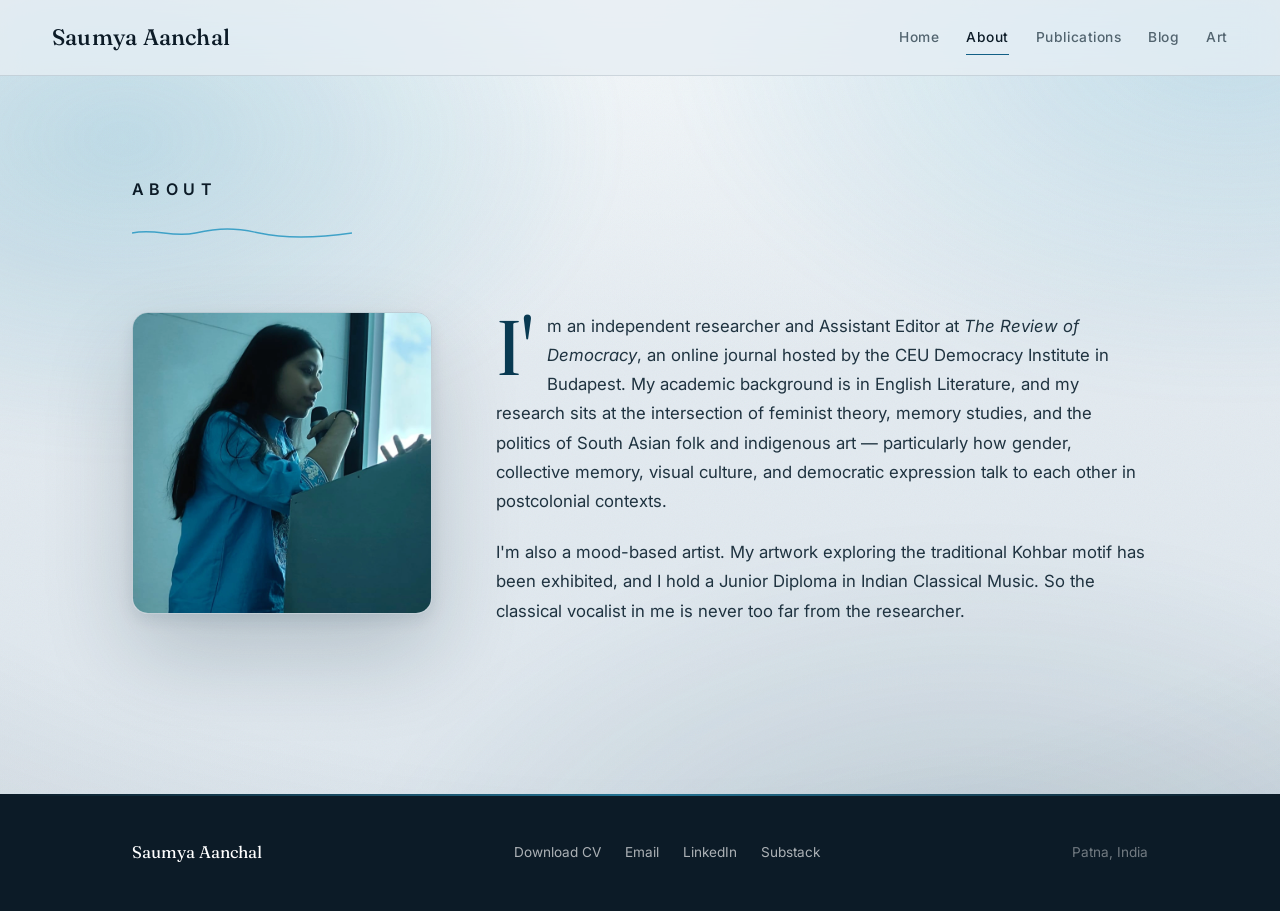
==== commit 392569a7: "Add files via upload" ====
--- a/about.html
+++ b/about.html
@@ -4,22 +4,6 @@
 <meta charset="UTF-8">
 <meta name="viewport" content="width=device-width, initial-scale=1.0">
 <title>About — Saumya Aanchal</title>
-<meta name="description" content="Independent researcher and Assistant Editor at The Review of Democracy, working at the intersection of feminist theory, memory studies, and South Asian folk and indigenous art.">
-<link rel="canonical" href="https://www.saumyaaanchal.com/about.html">
-<meta name="theme-color" content="#14110f">
-<link rel="icon" href="favicon.svg" type="image/svg+xml">
-<link rel="icon" href="favicon-32.png" sizes="32x32" type="image/png">
-<link rel="apple-touch-icon" href="apple-touch-icon.png">
-<meta property="og:type" content="website">
-<meta property="og:site_name" content="Saumya Aanchal">
-<meta property="og:title" content="About — Saumya Aanchal">
-<meta property="og:description" content="Independent researcher and Assistant Editor at The Review of Democracy, working at the intersection of feminist theory, memory studies, and South Asian folk and indigenous art.">
-<meta property="og:url" content="https://www.saumyaaanchal.com/about.html">
-<meta property="og:image" content="https://www.saumyaaanchal.com/images/portrait.jpg">
-<meta name="twitter:card" content="summary_large_image">
-<meta name="twitter:title" content="About — Saumya Aanchal">
-<meta name="twitter:description" content="Independent researcher and Assistant Editor at The Review of Democracy, working at the intersection of feminist theory, memory studies, and South Asian folk and indigenous art.">
-<meta name="twitter:image" content="https://www.saumyaaanchal.com/images/portrait.jpg">
 <link rel="preconnect" href="https://fonts.googleapis.com">
 <link rel="preconnect" href="https://fonts.gstatic.com" crossorigin>
 <link href="https://fonts.googleapis.com/css2?family=Fraunces:ital,opsz,wght@0,9..144,300..600;1,9..144,300..500&family=Inter:wght@300;400;500;600&display=swap" rel="stylesheet">
@@ -27,7 +11,6 @@
 <link rel="stylesheet" href="styles.css">
 </head>
 <body>
-<div class="ambient" aria-hidden="true"></div>
 <div class="tide" aria-hidden="true"></div>
 <div class="grain" aria-hidden="true"></div>
 
@@ -47,7 +30,6 @@
 <main class="page">
     <div class="page-head minimal reveal">
         <p class="eyebrow">About</p>
-        <div class="hero-rule"></div>
         <svg class="riverline" viewBox="0 0 360 16" preserveAspectRatio="none" aria-hidden="true"><path d="M0,8 C40,2 64,14 104,8 S168,2 208,8 S300,14 360,8" fill="none" stroke="currentColor" stroke-width="1.4" vector-effect="non-scaling-stroke"/></svg>
     </div>
 
@@ -62,7 +44,6 @@
             <p>I'm also a mood-based artist. My artwork exploring the traditional Kohbar motif has been exhibited, and I hold a Junior Diploma in Indian Classical Music. So the classical vocalist in me is never too far from the researcher.</p>
         </div>
     </div>
-
 </main>
 
 <footer class="foot">
--- a/styles.css
+++ b/styles.css
@@ -4,28 +4,28 @@
    ========================================================= */
 
 :root{
-    --bg:#14110f;
-    --bg-2:#1d1815;
-    --surface:#211b17;
-    --surface-blue:#251f1a;
-
-    --ink:#f3eadb;
-    --ink-soft:#e4d8c6;
-    --muted:#b4a38d;
-    --faint:#8d7f6c;
-
-    --line:rgba(243,234,219,.10);
-    --line-strong:rgba(243,234,219,.17);
-
-    --sea:#c8a86a;
-    --sea-deep:#e2c489;
-    --sea-bright:#f0d7a6;
-    --sea-wash:rgba(200,168,106,.22);
+    --bg:#e7edf2;
+    --bg-2:#dde6ed;
+    --surface:#ffffff;
+    --surface-blue:#eef4fa;
+
+    --ink:#0c1b27;
+    --ink-soft:#1f3340;
+    --muted:#52646f;
+    --faint:#8294a0;
+
+    --line:rgba(12,38,55,.13);
+    --line-strong:rgba(12,38,55,.22);
+
+    --sea:#125f86;
+    --sea-deep:#093a52;
+    --sea-bright:#2f9bc4;
+    --sea-wash:rgba(38,148,184,.12);
     --gold:#b98a44; /* warm secondary used sparingly for richness */
 
-    --shadow-sm:0 1px 2px rgba(0,0,0,.22), 0 8px 22px rgba(0,0,0,.22);
-    --shadow:0 2px 10px rgba(0,0,0,.26), 0 26px 60px rgba(0,0,0,.38);
-    --shadow-lg:0 8px 18px rgba(0,0,0,.30), 0 44px 96px rgba(0,0,0,.50);
+    --shadow-sm:0 1px 2px rgba(9,38,55,.06), 0 8px 22px rgba(9,38,55,.07);
+    --shadow:0 2px 10px rgba(9,38,55,.08), 0 26px 60px rgba(9,38,55,.13);
+    --shadow-lg:0 6px 16px rgba(9,38,55,.10), 0 40px 90px rgba(9,38,55,.20);
 
     --ease:cubic-bezier(.22,.8,.18,1);
     --maxw:1120px;
@@ -39,7 +39,7 @@
 body{
     min-height:100svh;
     background:
-        radial-gradient(120% 88% at 50% 6%, rgba(200,168,106,.07), transparent 56%),
+        radial-gradient(130% 90% at 50% -12%, #f6fafc, transparent 58%),
         linear-gradient(180deg, var(--bg) 0%, var(--bg-2) 100%);
     color:var(--ink-soft);
     font-family:"Inter", system-ui, sans-serif;
@@ -50,7 +50,7 @@
 /* depth: soft edge vignette */
 body::after{
     content:""; position:fixed; inset:0; z-index:-1; pointer-events:none;
-    background:radial-gradient(125% 100% at 50% 30%, transparent 56%, rgba(0,0,0,.34) 100%);
+    background:radial-gradient(125% 100% at 50% 28%, transparent 58%, rgba(9,30,46,.12) 100%);
 }
 img{ display:block; max-width:100%; }
 
@@ -58,10 +58,10 @@
 .tide{
     position:fixed; inset:-22%; z-index:-2; pointer-events:none;
     background:
-        radial-gradient(38% 34% at 22% 26%, rgba(200,168,106,.10), transparent 70%),
-        radial-gradient(42% 38% at 82% 18%, rgba(185,138,68,.09), transparent 72%),
-        radial-gradient(48% 44% at 68% 88%, rgba(120,86,40,.10), transparent 72%);
-    filter:blur(24px);
+        radial-gradient(38% 34% at 22% 26%, var(--sea-wash), transparent 70%),
+        radial-gradient(42% 38% at 82% 18%, rgba(47,155,196,.11), transparent 72%),
+        radial-gradient(48% 44% at 68% 88%, rgba(9,58,82,.09), transparent 72%);
+    filter:blur(22px);
     transform:translate3d(var(--px,0px), var(--py,0px), 0); will-change:transform;
 }
 .tide::before{ content:""; position:absolute; inset:0; background:inherit; animation:tide 34s var(--ease) infinite alternate; }
@@ -89,7 +89,7 @@
     position:sticky; top:0; z-index:50;
     display:flex; align-items:center; justify-content:space-between;
     height:var(--nav-h); padding:0 clamp(20px,5vw,52px);
-    background:rgba(20,17,15,.72);
+    background:rgba(231,237,242,.78);
     backdrop-filter:saturate(150%) blur(16px); -webkit-backdrop-filter:saturate(150%) blur(16px);
     border-bottom:1px solid var(--line);
 }
@@ -117,7 +117,7 @@
     .nav-toggle{ display:flex; }
     .nav-links{
         position:fixed; inset:var(--nav-h) 0 auto 0; flex-direction:column; align-items:flex-start; gap:0;
-        background:#15110e; backdrop-filter:blur(16px); -webkit-backdrop-filter:blur(16px);
+        background:rgba(236,241,245,.98); backdrop-filter:blur(16px); -webkit-backdrop-filter:blur(16px);
         border-bottom:1px solid var(--line); padding:8px clamp(20px,5vw,52px) 22px;
         clip-path:inset(0 0 100% 0); opacity:0; pointer-events:none;
         transition:clip-path .5s var(--ease), opacity .4s var(--ease);
@@ -345,184 +345,3 @@
     .reveal{ opacity:1 !important; transform:none !important; transition:none !important; }
     .panel{ animation:none !important; }
 }
-
-
-/* =========================================================
-   REFINEMENT LAYER
-   A single, coherent pass. Goal: more depth, quieter
-   metadata, one signature mark per header, calmer motion.
-   ========================================================= */
-
-/* one warm vignette for evening-lamplight depth */
-body::before{
-    content:""; position:fixed; inset:0; z-index:-1; pointer-events:none;
-    background:radial-gradient(118% 118% at 50% 42%, transparent 54%, rgba(0,0,0,.30) 100%);
-}
-
-/* gentle ambient warmth, breathing slowly */
-.ambient{
-    position:fixed; inset:-25%; z-index:-3; pointer-events:none;
-    background:radial-gradient(closest-side, rgba(200,168,106,.15), rgba(200,168,106,.035) 46%, transparent 70%);
-    filter:blur(14px);
-    animation:breathe 30s var(--ease) infinite alternate;
-}
-@keyframes breathe{
-    from{ transform:translate(-3.5%,-2.5%) scale(1); }
-    to{ transform:translate(3.5%,3.5%) scale(1.15); }
-}
-
-/* ---------- Hero: monumental, but still, not animated ---------- */
-.hero h1{
-    font-size:clamp(3.4rem,9vw,6.6rem);
-    line-height:.95;
-    letter-spacing:-.022em;
-    background:linear-gradient(168deg, var(--ink) 0%, #f6ecd8 38%, var(--sea-deep) 78%, var(--sea) 100%);
-    background-size:auto;
-    -webkit-background-clip:text; background-clip:text;
-    color:transparent; -webkit-text-fill-color:transparent;
-    animation:none;
-}
-.hero .roles{ margin-top:24px; }
-.hero .tagline{ max-width:32ch; }
-
-.hero-rule{
-    width:132px; height:1px; margin:34px auto;
-    background:linear-gradient(90deg,transparent,rgba(226,196,137,.65),transparent);
-    position:relative;
-}
-.hero-rule::after{
-    content:""; position:absolute; left:50%; top:50%;
-    width:5px; height:5px; background:var(--sea-deep);
-    transform:translate(-50%,-50%) rotate(45deg);
-}
-
-.hero-quote{
-    margin:46px auto 0; max-width:34ch;
-    font-family:"Fraunces",serif; font-style:italic; font-weight:340;
-    font-size:clamp(1.12rem,2vw,1.55rem); line-height:1.62;
-    color:var(--ink-soft); text-align:center;
-}
-
-.social a{ width:46px; height:46px; }
-.social svg{ width:20px; height:20px; }
-
-/* ---------- Interior page heads: one signature mark ---------- */
-/* keep eyebrow label + riverline; retire the competing dividers */
-.page-head{ margin-bottom:clamp(40px,6vw,68px); }
-.page-head .hero-rule{ display:none; }
-.page-head.minimal .eyebrow{ font-size:1.02rem; letter-spacing:.36em; color:var(--ink); }
-
-.riverline{ margin-top:20px; opacity:.8; }
-.riverline path{
-    stroke-dasharray:480; stroke-dashoffset:480;
-    animation:draw-river 2.4s var(--ease) .25s forwards;
-}
-
-/* ---------- Quieter, more elegant metadata ---------- */
-.entry .meta,
-.book .meta,
-.art-piece .exhib{ letter-spacing:.005em; color:var(--muted); }
-.entry .idx{ color:var(--faint); }
-.entry:hover .idx{ color:var(--sea); }
-
-/* ---------- Card depth on the dark theme ---------- */
-.citation{ background:linear-gradient(180deg, var(--surface-blue), var(--surface)); }
-.social a, .cv-download{ background:var(--surface-blue); }
-
-/* ---------- Art: gallery frame + single restrained image scale ---------- */
-.art-frame{ overflow:hidden; border-radius:12px; }
-.art-ph{ transition:transform 1.1s var(--ease); }
-.art-piece:hover .art-ph{ transform:scale(1.03); }
-
-/* ---------- Reading measure on long-form pages ---------- */
-.abstract p,
-.about-body p{ max-width:64ch; }
-
-/* ---------- Calm page entrance for interior pages ---------- */
-.page{ animation:pageFade .8s var(--ease) both; }
-@keyframes pageFade{ from{ opacity:0; transform:translateY(10px); } to{ opacity:1; transform:none; } }
-
-/* ---------- Footer: keep it grounded and warm ---------- */
-/* base sets background:var(--ink) — which is the cream *text* token here,
-   an inverted-token leftover. Ground the footer in true dark. */
-.foot{ background:linear-gradient(180deg,#181310,#100c0a); }
-.foot-links a:hover{ color:var(--sea-bright); }
-
-@media (prefers-reduced-motion: reduce){
-    .ambient{ animation:none !important; transform:none !important; }
-    .page{ animation:none !important; }
-    .hero h1{ animation:none !important; }
-}
-
-/* =========================================================
-   9.5 CRAFT PASS
-   Type rendering, one drawn-line language, real focus
-   states, editorial rule, tighter mobile rhythm.
-   ========================================================= */
-
-:root{ --space:8px; --flow:clamp(1.05rem,2.3vw,1.4rem); }
-
-/* honest type rendering everywhere */
-body{ font-feature-settings:"kern" 1,"liga" 1,"calt" 1; font-kerning:normal; }
-
-/* headings break by sense, prose avoids orphans */
-.hero h1, .page-head h1, .paper h1, .entry h3, .book h3, .art-piece h3{ text-wrap:balance; }
-.about-body p, .abstract p, .book p.desc, .hero .tagline, .post p{ text-wrap:pretty; }
-
-/* display optical sizing pushed at the large end */
-.hero h1, .paper h1, .page-head h1{ font-optical-sizing:auto; }
-
-/* aligned figures in the citation masthead; literary quote punctuation */
-.citation{ font-variant-numeric:tabular-nums; }
-.hero-quote, .pull{ hanging-punctuation:first last; }
-
-/* anchors clear the sticky nav */
-:target{ scroll-margin-top:calc(var(--nav-h) + 20px); }
-
-/* ---------- One drawn-line language for prose links ---------- */
-/* underline is "drawn" from the left on hover, echoing the riverline */
-.about-body a, .abstract a, .page-head .lead a, .blog-empty a{
-    color:var(--sea-deep);
-    background-image:linear-gradient(var(--sea-deep),var(--sea-deep));
-    background-size:0% 1px; background-repeat:no-repeat; background-position:0 100%;
-    border-bottom:0;
-    transition:background-size .45s var(--ease), color .35s var(--ease);
-}
-.about-body a:hover, .abstract a:hover, .page-head .lead a:hover, .blog-empty a:hover{
-    background-size:100% 1px; color:var(--sea-bright);
-}
-
-/* ---------- Real focus states (quality floor) ---------- */
-a:focus-visible, button:focus-visible, .tab:focus-visible,
-.nav-toggle:focus-visible, .cv-download:focus-visible, .social a:focus-visible, .back:focus-visible{
-    outline:2px solid var(--sea-deep); outline-offset:3px; border-radius:3px;
-}
-
-/* ---------- About: a quiet journal rule between rail and text ---------- */
-@media (min-width:761px){
-    .about-body{ position:relative; }
-    .about-body::before{
-        content:""; position:absolute; top:8px; bottom:8px;
-        left:calc(clamp(34px,5vw,72px) / -2); width:1px;
-        background:linear-gradient(180deg,transparent,var(--line-strong) 18%,var(--line-strong) 82%,transparent);
-    }
-}
-
-/* ---------- Tighter mobile rhythm ---------- */
-@media (max-width:600px){
-    .page{ padding-top:clamp(40px,12vw,60px); }
-    .hero{ padding-top:clamp(34px,10vh,70px); }
-    .hero h1{ font-size:clamp(3rem,15vw,4.4rem); }
-    .hero .tagline{ max-width:28ch; }
-    .hero-quote{ margin-top:36px; }
-    .page-head{ margin-bottom:clamp(30px,9vw,44px); }
-    .entry{ gap:6px 14px; padding:22px 0; }
-    .entry .idx{ font-size:.95rem; }
-    .book{ gap:18px; }
-    .citation{ padding:18px 18px; }
-    .citation .row{ flex-direction:column; gap:3px; padding:7px 0; }
-    .citation .k{ padding-top:0; }
-    .abstract p:first-of-type::first-letter,
-    .about-body > p:first-of-type::first-letter{ font-size:3.4em; }
-    .foot-in{ gap:14px 20px; }
-}
